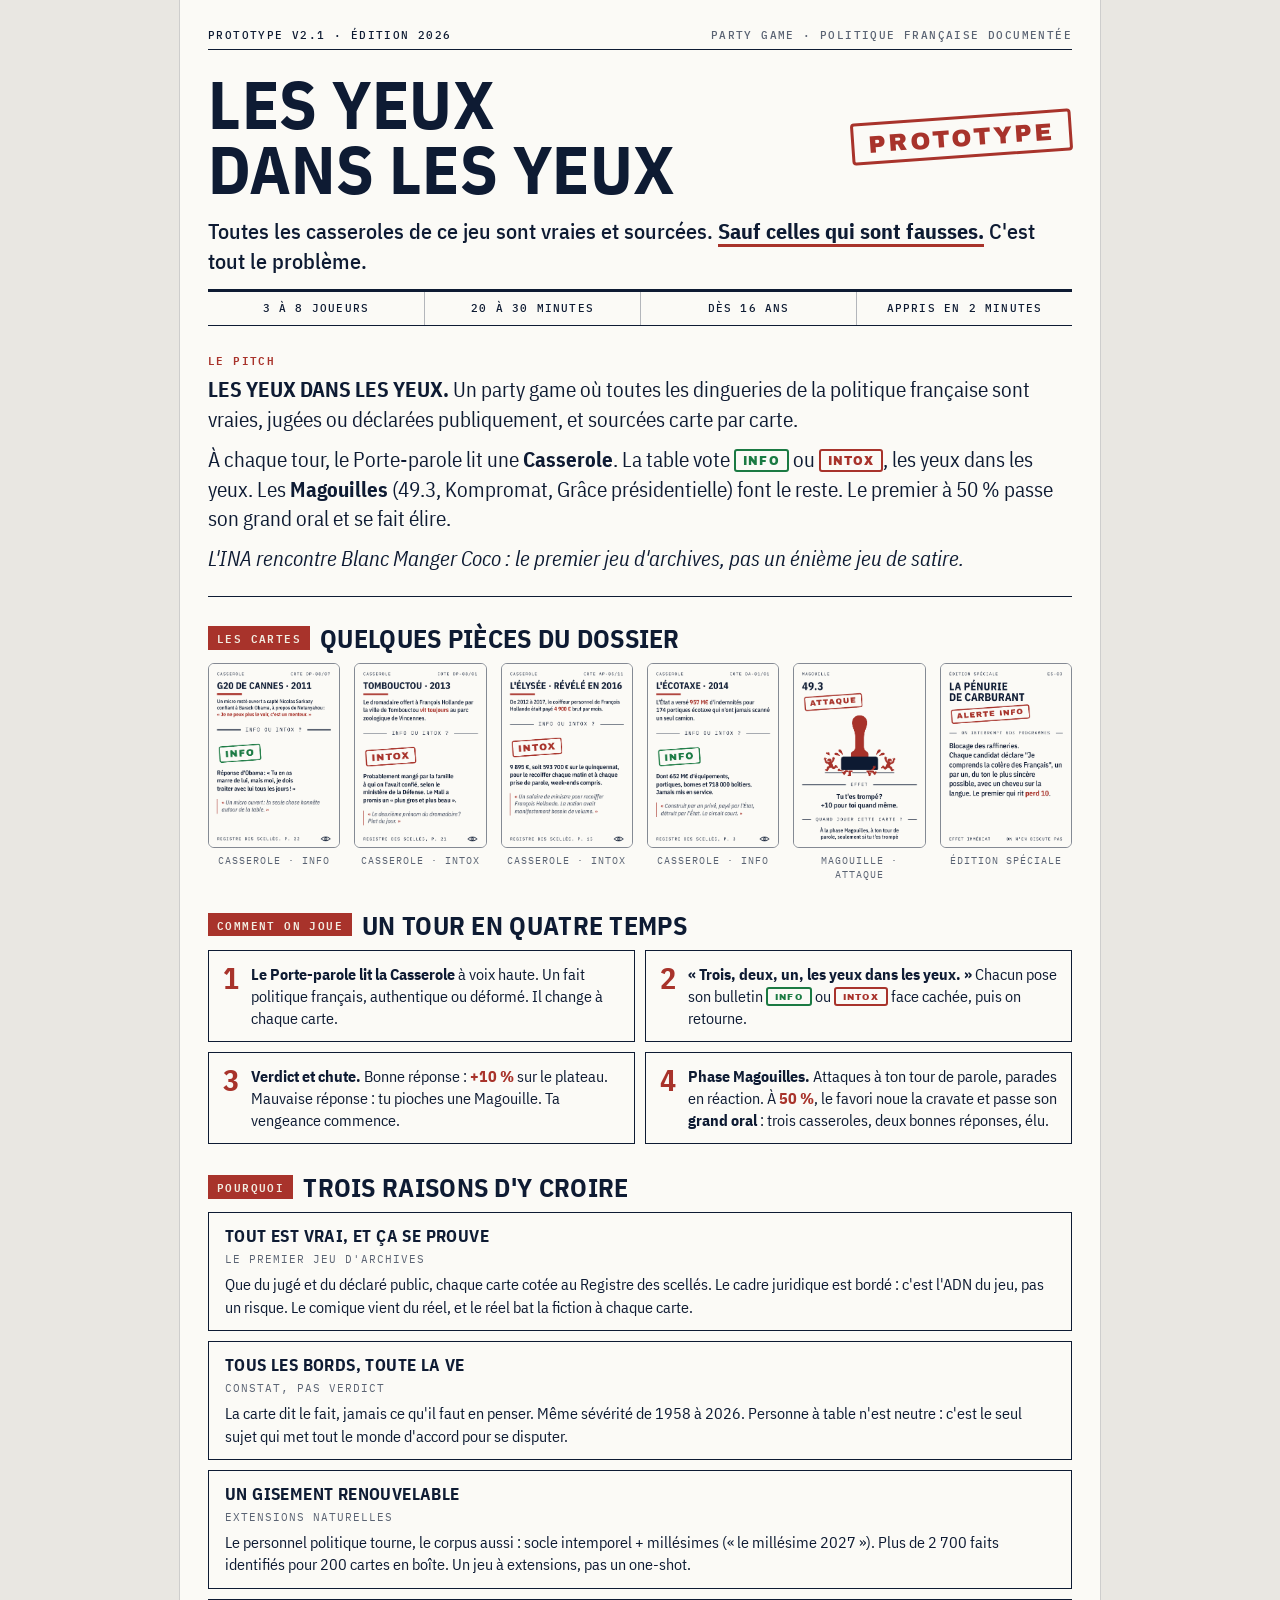
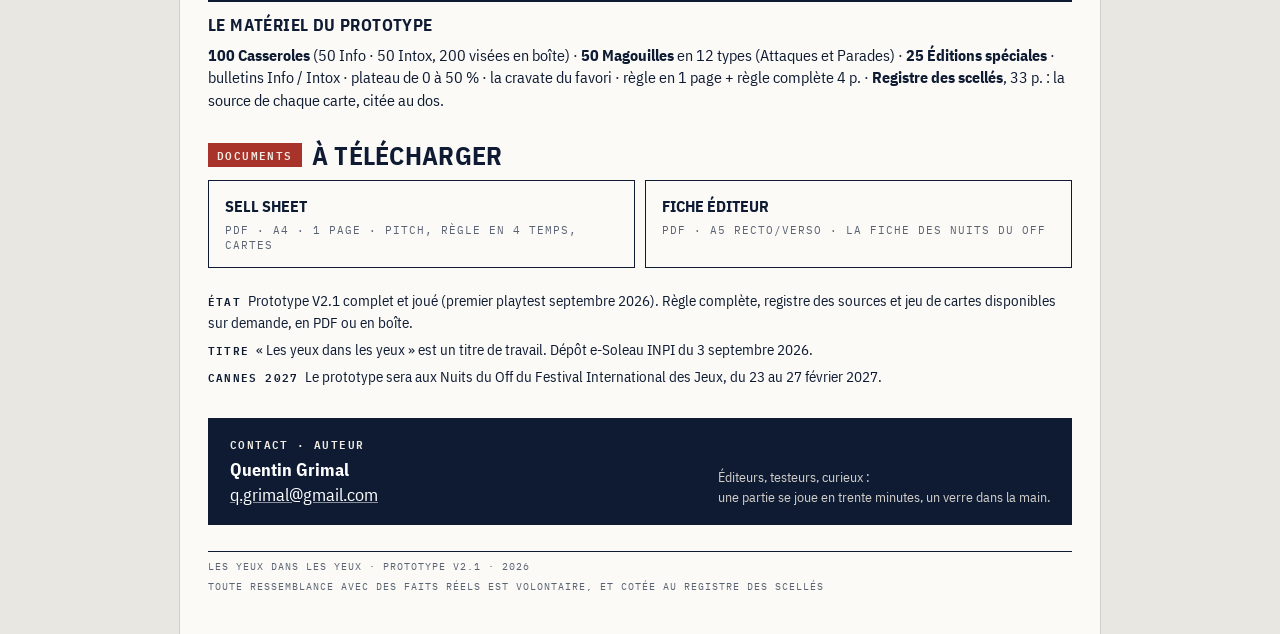
==== index.html @ d06857b4 "Page d'accueil du prototype Les yeux dans les yeux (DA fiche d'instruction, sell sheet et fiche A5) " ====
<!DOCTYPE html>
<html lang="fr">
<head>
<meta charset="UTF-8">
<meta name="viewport" content="width=device-width, initial-scale=1">
<title>Les yeux dans les yeux · Party game, politique française documentée · Prototype</title>
<meta name="description" content="Un party game où toutes les dingueries de la politique française sont vraies, jugées ou déclarées publiquement, et sourcées carte par carte. Prototype 2026, 3 à 8 joueurs, 20 à 30 minutes.">
<meta property="og:title" content="Les yeux dans les yeux · Prototype">
<meta property="og:description" content="Toutes les casseroles de ce jeu sont vraies et sourcées. Sauf celles qui sont fausses. C'est tout le problème.">
<meta property="og:image" content="https://lesyeuxdanslesyeux.info/cartes/cass_micro_cannes.png">
<meta property="og:url" content="https://lesyeuxdanslesyeux.info/">
<link rel="stylesheet" href="style.css">
</head>
<body>

<div class="tete">
  <span>Prototype V2.1 · Édition 2026</span>
  <span class="meta">Party game · Politique française documentée</span>
</div>
<div class="titre-row">
  <h1>Les yeux<br>dans les yeux</h1>
  <div class="tampon"><span>Prototype</span></div>
</div>
<div class="accroche">Toutes les casseroles de ce jeu sont vraies et sourcées. <u>Sauf celles qui sont fausses.</u> C'est tout le problème.</div>
<div class="strip"><div>3 à 8 joueurs</div><div>20 à 30 minutes</div><div>Dès 16 ans</div><div>Appris en 2 minutes</div></div>

<div class="pitch">
  <span class="kick">Le pitch</span>
  <p><b>LES YEUX DANS LES YEUX.</b> Un party game où toutes les dingueries de la politique française sont vraies, jugées ou déclarées publiquement, et sourcées carte par carte.</p>
  <p>À chaque tour, le Porte-parole lit une <b>Casserole</b>. La table vote <span class="pill ok">Info</span> ou <span class="pill ko">Intox</span>, les yeux dans les yeux. Les <b>Magouilles</b> (49.3, Kompromat, Grâce présidentielle) font le reste. Le premier à 50 % passe son grand oral et se fait élire.</p>
  <p class="iti">L'INA rencontre Blanc Manger Coco : le premier jeu d'archives, pas un énième jeu de satire.</p>
</div>

<section>
  <div class="art"><span class="no">Les cartes</span><h2>Quelques pièces du dossier</h2></div>
  <div class="cartes">
    <figure><img class="carte" src="cartes/cass_micro_cannes.png" alt="Casserole G20 de Cannes 2011, verdict Info"><div class="legende">Casserole · Info</div></figure>
    <figure><img class="carte" src="cartes/cass_dromadaire.png" alt="Casserole Tombouctou 2013, verdict Intox"><div class="legende">Casserole · Intox</div></figure>
    <figure><img class="carte" src="cartes/cass_coiffeur.png" alt="Casserole L'Élysée 2016, verdict Intox"><div class="legende">Casserole · Intox</div></figure>
    <figure><img class="carte" src="cartes/cass_ecotaxe.png" alt="Casserole L'écotaxe 2014, verdict Info"><div class="legende">Casserole · Info</div></figure>
    <figure><img class="carte" src="cartes/mag_493.png" alt="Magouille 49.3"><div class="legende">Magouille · Attaque</div></figure>
    <figure><img class="carte" src="cartes/es_penurie.png" alt="Édition spéciale La pénurie de carburant"><div class="legende">Édition spéciale</div></figure>
  </div>
</section>

<section>
  <div class="art"><span class="no">Comment on joue</span><h2>Un tour en quatre temps</h2></div>
  <div class="steps">
    <div class="step"><div class="n">1</div><div class="d"><b>Le Porte-parole lit la Casserole</b> à voix haute. Un fait politique français, authentique ou déformé. Il change à chaque carte.</div></div>
    <div class="step"><div class="n">2</div><div class="d"><b>« Trois, deux, un, les yeux dans les yeux. »</b> Chacun pose son bulletin <span class="pill ok">Info</span> ou <span class="pill ko">Intox</span> face cachée, puis on retourne.</div></div>
    <div class="step"><div class="n">3</div><div class="d"><b>Verdict et chute.</b> Bonne réponse : <b class="r">+10 %</b> sur le plateau. Mauvaise réponse : tu pioches une Magouille. Ta vengeance commence.</div></div>
    <div class="step"><div class="n">4</div><div class="d"><b>Phase Magouilles.</b> Attaques à ton tour de parole, parades en réaction. À <b class="r">50 %</b>, le favori noue la cravate et passe son <b>grand oral</b> : trois casseroles, deux bonnes réponses, élu.</div></div>
  </div>
</section>

<section>
  <div class="art"><span class="no">Pourquoi</span><h2>Trois raisons d'y croire</h2></div>
  <div class="compo"><div class="t">Tout est vrai, et ça se prouve <span class="s">Le premier jeu d'archives</span></div><div class="d">Que du jugé et du déclaré public, chaque carte cotée au Registre des scellés. Le cadre juridique est bordé : c'est l'ADN du jeu, pas un risque. Le comique vient du réel, et le réel bat la fiction à chaque carte.</div></div>
  <div class="compo"><div class="t">Tous les bords, toute la Ve <span class="s">Constat, pas verdict</span></div><div class="d">La carte dit le fait, jamais ce qu'il faut en penser. Même sévérité de 1958 à 2026. Personne à table n'est neutre : c'est le seul sujet qui met tout le monde d'accord pour se disputer.</div></div>
  <div class="compo"><div class="t">Un gisement renouvelable <span class="s">Extensions naturelles</span></div><div class="d">Le personnel politique tourne, le corpus aussi : socle intemporel + millésimes (« le millésime 2027 »). Plus de 2 700 faits identifiés pour 200 cartes en boîte. Un jeu à extensions, pas un one-shot.</div></div>
  <div class="materiel">
    <div class="t">Le matériel du prototype</div>
    <div class="d"><b>100 Casseroles</b> (50 Info · 50 Intox, 200 visées en boîte) · <b>50 Magouilles</b> en 12 types (Attaques et Parades) · <b>25 Éditions spéciales</b> · bulletins Info / Intox · plateau de 0 à 50 % · la cravate du favori · règle en 1 page + règle complète 4 p. · <b>Registre des scellés</b>, 33 p. : la source de chaque carte, citée au dos.</div>
  </div>
</section>

<section>
  <div class="art"><span class="no">Documents</span><h2>À télécharger</h2></div>
  <div class="docs">
    <a class="doc" href="SELL_SHEET_A4.pdf"><span class="t">Sell sheet</span><span class="s">PDF · A4 · 1 page · pitch, règle en 4 temps, cartes</span></a>
    <a class="doc" href="FICHE_A5.pdf"><span class="t">Fiche éditeur</span><span class="s">PDF · A5 recto/verso · la fiche des Nuits du Off</span></a>
  </div>
  <div class="etat">
    <p><span class="lab">État</span> Prototype V2.1 complet et joué (premier playtest septembre 2026). Règle complète, registre des sources et jeu de cartes disponibles sur demande, en PDF ou en boîte.</p>
    <p><span class="lab">Titre</span> « Les yeux dans les yeux » est un titre de travail. Dépôt e-Soleau INPI du 3 septembre 2026.</p>
    <p><span class="lab">Cannes 2027</span> Le prototype sera aux Nuits du Off du Festival International des Jeux, du 23 au 27 février 2027.</p>
  </div>
</section>

<div class="noirbox">
  <div><div class="t">Contact · Auteur</div><div class="d"><b>Quentin Grimal</b><br><a href="mailto:q.grimal@gmail.com">q.grimal@gmail.com</a></div></div>
  <div class="r">Éditeurs, testeurs, curieux :<br>une partie se joue en trente minutes, un verre dans la main.</div>
</div>

<div class="baseline"><span>Les yeux dans les yeux · Prototype V2.1 · 2026</span><span>Toute ressemblance avec des faits réels est volontaire, et cotée au Registre des scellés</span></div>

</body>
</html>
---- style.css ----
/* lesyeuxdanslesyeux.info · page d'accueil du prototype (18/09/2026)
   DA « fiche d'instruction » du jeu : papier blanc cassé, deux encres, Plex Sans Condensed / Plex Mono / Archivo Black,
   tampon au trait, mini-tampons INFO / INTOX, filets d'encre, boîte bleu nuit = l'antenne. */
@import url('https://fonts.googleapis.com/css2?family=IBM+Plex+Mono:wght@400;500;600&family=IBM+Plex+Sans+Condensed:ital,wght@0,400;0,500;0,600;0,700;1,400;1,500;1,600&family=Archivo+Black&display=swap');
* { margin:0; padding:0; box-sizing:border-box; }
:root { --papier:#FBFAF6; --encre:#0E1B33; --rouge:#A8332B; --vert:#1B7A43; --bleu:#5B84C4; --gris:#5A6373; --creme:#F2EDE2; }
html { background:#E9E7E2; }
body { font-family:'IBM Plex Sans Condensed', sans-serif; color:var(--encre); background:var(--papier); max-width:920px; margin:0 auto; padding:28px 28px 40px; font-size:17px; line-height:1.4; box-shadow:0 0 0 1px rgba(14,27,51,.12); }
b { font-weight:700; }
a { color:inherit; }
.iti { font-style:italic; }

.tete { display:flex; flex-wrap:wrap; gap:6px 16px; justify-content:space-between; font-family:'IBM Plex Mono',monospace; font-size:11px; font-weight:500; letter-spacing:1.4px; text-transform:uppercase; border-bottom:1px solid var(--encre); padding-bottom:6px; }
.tete .meta { color:var(--gris); }
.titre-row { display:flex; flex-wrap:wrap; align-items:center; justify-content:space-between; gap:12px 24px; margin:22px 0 14px; }
h1 { font-weight:700; font-size:clamp(38px, 8vw, 68px); line-height:.95; text-transform:uppercase; letter-spacing:.5px; }
.tampon { display:inline-block; border:3px solid var(--rouge); border-radius:4px; padding:7px 14px 5px; transform:rotate(-4deg); }
.tampon span { font-family:'Archivo Black',sans-serif; font-size:clamp(16px, 3vw, 24px); letter-spacing:3px; line-height:1; display:block; text-transform:uppercase; color:var(--rouge); white-space:nowrap; }
.accroche { font-size:clamp(18px, 2.6vw, 22px); font-weight:500; margin-bottom:12px; }
.accroche u { text-decoration-color:var(--rouge); text-decoration-thickness:3px; text-underline-offset:5px; font-weight:700; }
.strip { display:flex; flex-wrap:wrap; border-top:3px solid var(--encre); border-bottom:1px solid var(--encre); margin-bottom:26px; }
.strip div { flex:1 1 140px; font-family:'IBM Plex Mono',monospace; font-size:11px; font-weight:500; letter-spacing:1.2px; text-transform:uppercase; padding:9px 4px 8px; text-align:center; border-left:1px solid rgba(14,27,51,.3); }
.strip div:first-child { border-left:0; }

.kick { font-family:'IBM Plex Mono',monospace; font-size:11px; font-weight:600; letter-spacing:1.4px; text-transform:uppercase; color:var(--rouge); display:block; margin-bottom:8px; }
.pitch { font-size:clamp(18px, 2.4vw, 21px); line-height:1.42; border-bottom:1px solid var(--encre); padding-bottom:22px; margin-bottom:28px; }
.pitch p + p { margin-top:10px; }
.pill { display:inline-block; font-family:'Archivo Black',sans-serif; font-size:.55em; letter-spacing:1.2px; padding:2px 7px 1px; text-transform:uppercase; border:2px solid currentColor; border-radius:3px; vertical-align:2px; }
.pill.ok { color:var(--vert); } .pill.ko { color:var(--rouge); }

section { margin-bottom:30px; }
.art { display:flex; align-items:center; gap:10px; margin-bottom:12px; }
.art .no { background:var(--rouge); color:var(--creme); font-family:'IBM Plex Mono',monospace; font-size:10.5px; font-weight:600; letter-spacing:1.4px; padding:5px 9px 4px; text-transform:uppercase; white-space:nowrap; }
.art h2 { font-weight:700; font-size:clamp(20px, 3vw, 26px); letter-spacing:.3px; text-transform:uppercase; line-height:1; }

.steps { display:grid; grid-template-columns:1fr 1fr; gap:10px; }
.step { border:1.5px solid var(--encre); padding:12px 14px; display:flex; gap:12px; }
.step .n { font-weight:700; font-size:30px; line-height:1; color:var(--rouge); }
.step .d { font-size:16px; line-height:1.38; }
.step .d b.r { color:var(--rouge); }

.compo { border:1.5px solid var(--encre); padding:12px 16px; margin-bottom:10px; }
.compo .t { font-weight:700; text-transform:uppercase; letter-spacing:.4px; font-size:17px; }
.compo .t .s { display:block; font-family:'IBM Plex Mono',monospace; font-weight:400; font-size:11px; letter-spacing:1px; color:var(--gris); text-transform:uppercase; margin-top:3px; }
.compo .d { font-size:16px; line-height:1.4; margin-top:6px; }

.cartes { display:grid; grid-template-columns:repeat(auto-fit, minmax(130px, 1fr)); gap:14px; }
.cartes figure { text-align:center; }
.carte { display:block; width:100%; border:1px solid rgba(14,27,51,.5); border-radius:6px; }
.legende { font-family:'IBM Plex Mono',monospace; font-size:10px; letter-spacing:1px; text-transform:uppercase; color:var(--gris); margin-top:6px; }

.materiel { border-top:3px solid var(--encre); padding-top:12px; }
.materiel .t { font-weight:700; text-transform:uppercase; font-size:17px; letter-spacing:.4px; margin-bottom:6px; }
.materiel .d { font-size:16px; line-height:1.42; }

.docs { display:grid; grid-template-columns:repeat(auto-fit, minmax(240px, 1fr)); gap:10px; }
.doc { border:1.5px solid var(--encre); padding:14px 16px; text-decoration:none; display:block; }
.doc:hover { background:var(--creme); }
.doc .t { font-weight:700; text-transform:uppercase; font-size:16px; }
.doc .s { font-family:'IBM Plex Mono',monospace; font-size:11px; letter-spacing:1px; text-transform:uppercase; color:var(--gris); display:block; margin-top:4px; }

.noirbox { background:var(--encre); color:var(--creme); padding:18px 22px; display:flex; flex-wrap:wrap; justify-content:space-between; gap:14px 30px; align-items:flex-end; }
.noirbox .t { font-family:'IBM Plex Mono',monospace; font-size:11px; font-weight:600; letter-spacing:1.4px; text-transform:uppercase; margin-bottom:6px; }
.noirbox .d { font-size:18px; line-height:1.4; color:rgba(242,237,226,.92); }
.noirbox .d b { color:#FFFFFF; }
.noirbox .d a { color:#FFFFFF; text-decoration-color:rgba(255,255,255,.5); }
.noirbox .r { font-size:14px; line-height:1.4; color:rgba(242,237,226,.85); }

.etat { font-size:15px; line-height:1.42; color:var(--encre); margin-top:22px; }
.etat .lab { font-family:'IBM Plex Mono',monospace; font-size:10.5px; font-weight:600; letter-spacing:1.2px; text-transform:uppercase; margin-right:4px; }
.etat p + p { margin-top:6px; }
.baseline { display:flex; flex-wrap:wrap; justify-content:space-between; gap:6px 20px; border-top:1px solid var(--encre); margin-top:26px; padding-top:8px; font-family:'IBM Plex Mono',monospace; font-size:10px; letter-spacing:1px; text-transform:uppercase; color:var(--gris); }
@media (max-width:620px) { body { padding:18px 16px 30px; font-size:16px; } .steps { grid-template-columns:1fr; } .noirbox { display:block; } .noirbox .r { margin-top:12px; } }
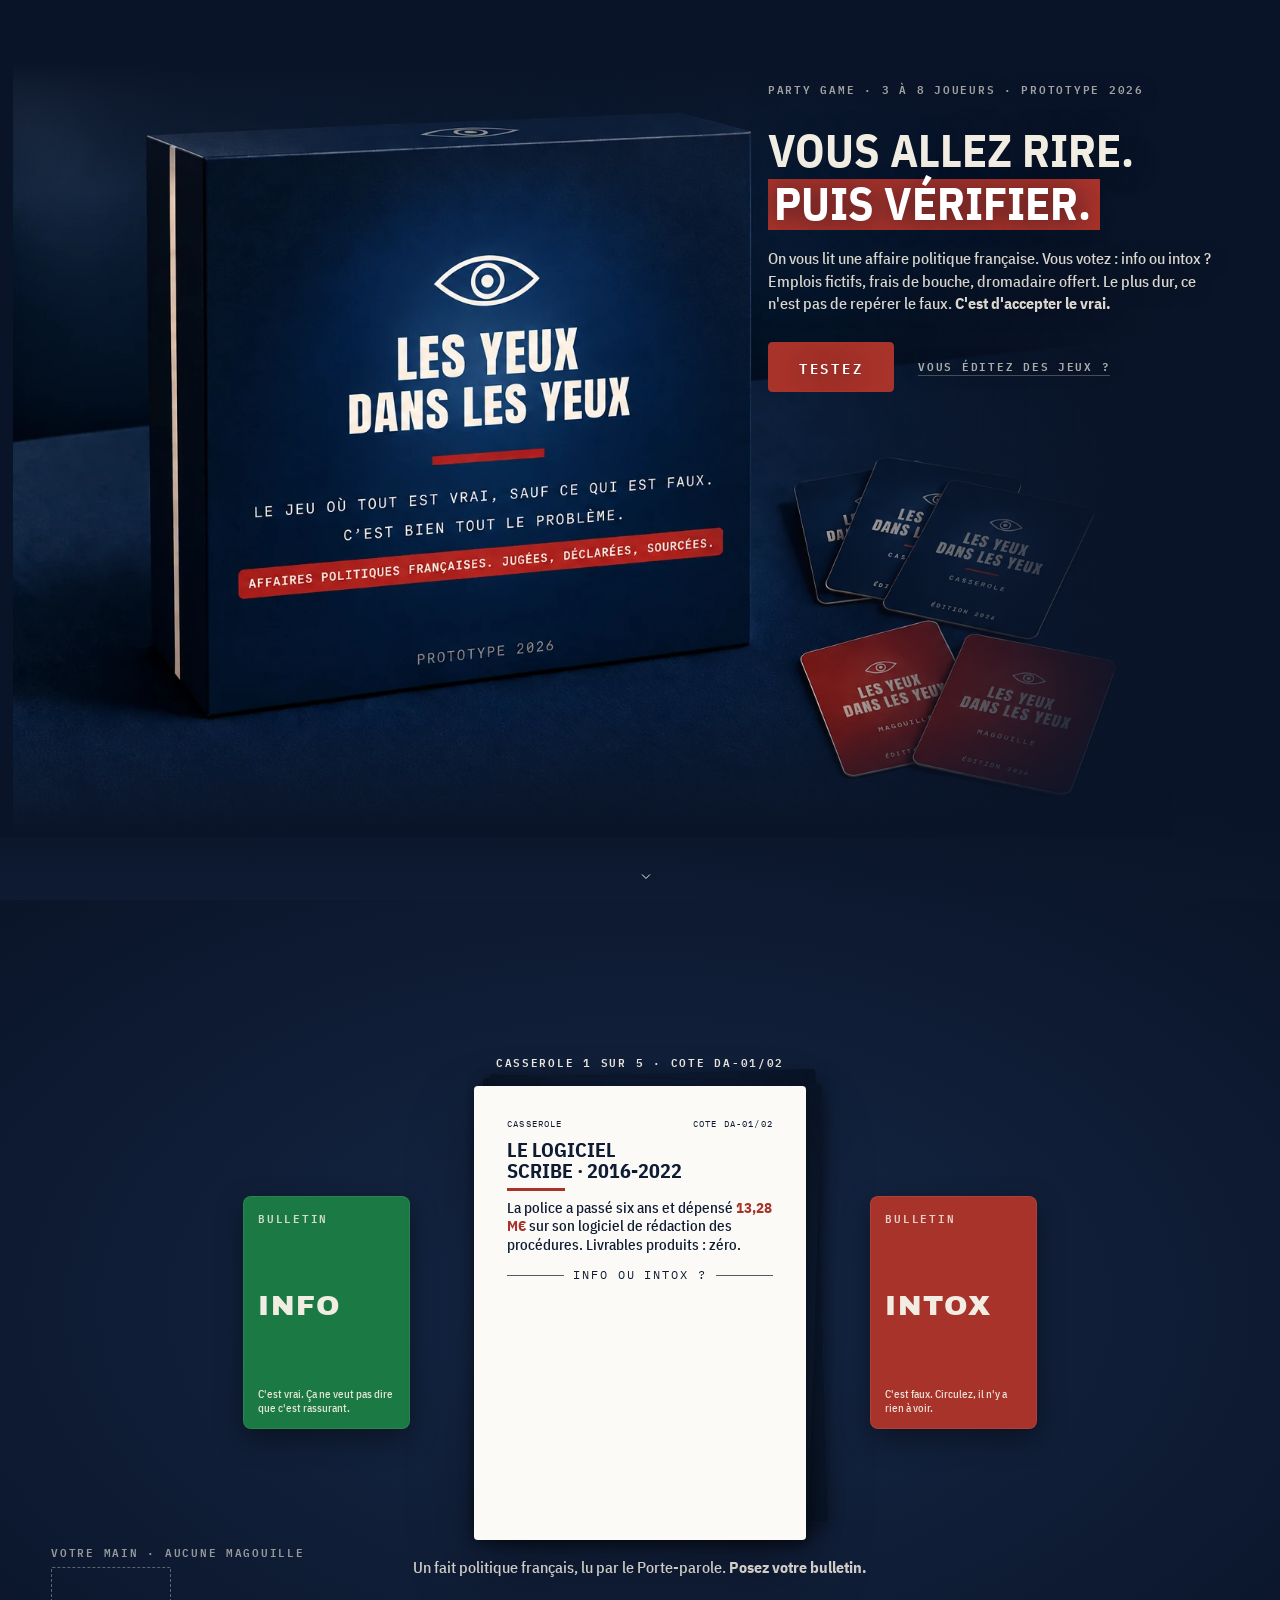
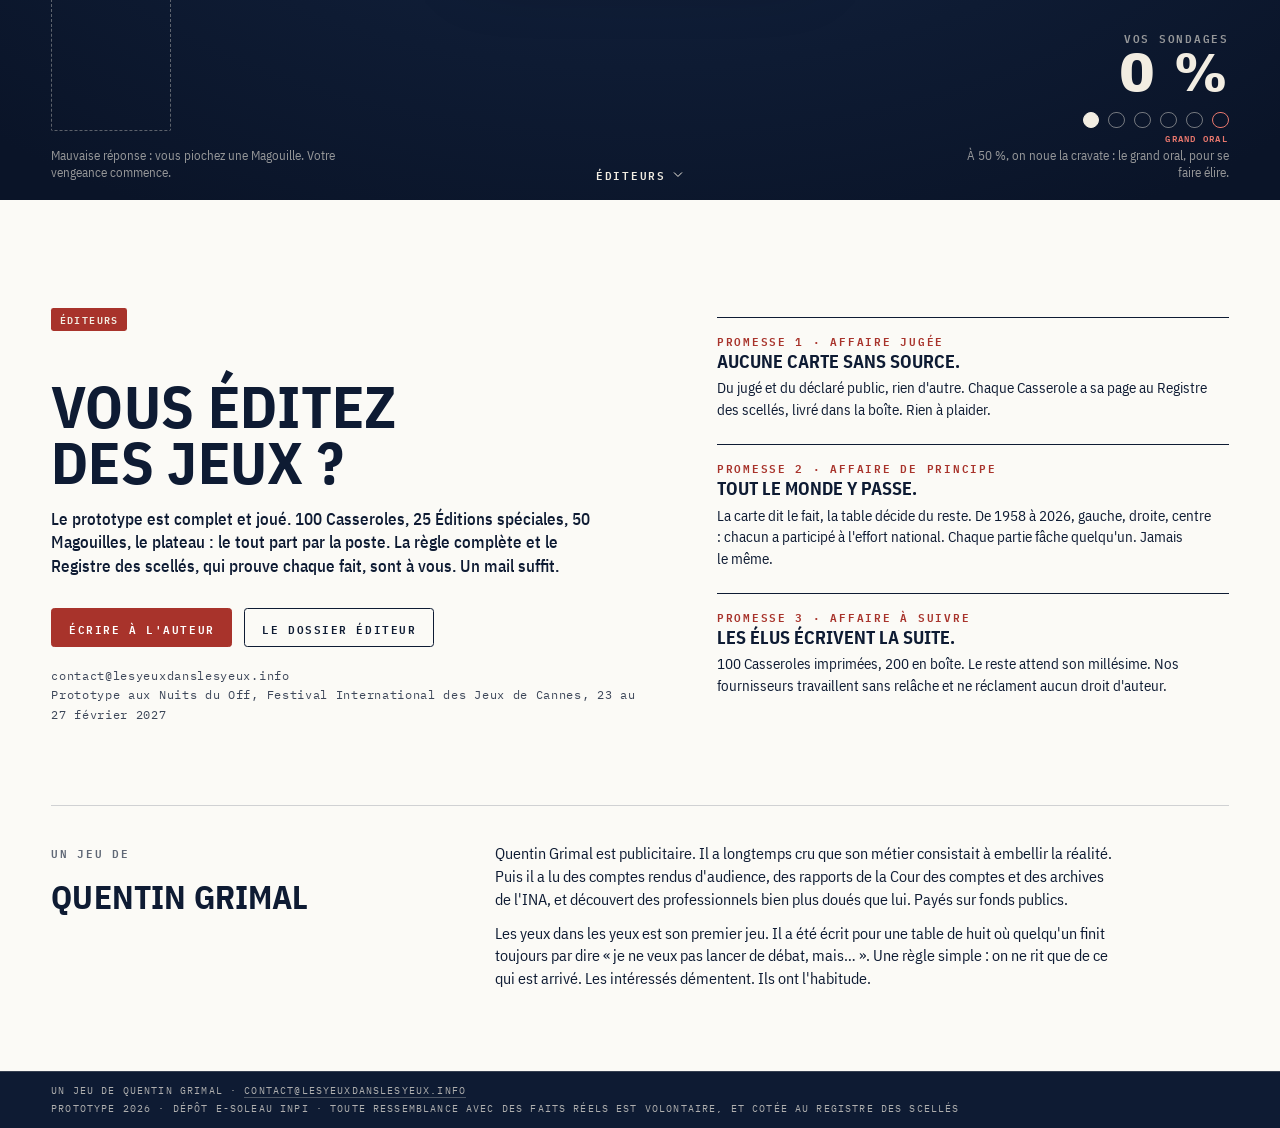
==== commit d414ef97: "Bascule à la racine : la V3 devient le site, flyer du 18/09 archivé, /v3 redirige vers /, /v2 reste " ====
--- a/index.html
+++ b/index.html
@@ -3,86 +3,140 @@
 <head>
 <meta charset="UTF-8">
 <meta name="viewport" content="width=device-width, initial-scale=1">
-<title>Les yeux dans les yeux · Party game, politique française documentée · Prototype</title>
-<meta name="description" content="Un party game où toutes les dingueries de la politique française sont vraies, jugées ou déclarées publiquement, et sourcées carte par carte. Prototype 2026, 3 à 8 joueurs, 20 à 30 minutes.">
-<meta property="og:title" content="Les yeux dans les yeux · Prototype">
-<meta property="og:description" content="Toutes les casseroles de ce jeu sont vraies et sourcées. Sauf celles qui sont fausses. C'est tout le problème.">
-<meta property="og:image" content="https://lesyeuxdanslesyeux.info/cartes/cass_micro_cannes.png">
+<title>Les yeux dans les yeux · Tout est vrai. Sauf ce qui est faux.</title>
+<meta name="description" content="Un party game où les dingueries de la politique française sont jugées ou déclarées publiquement, et sourcées carte par carte. Vraies, ou déformées. Cinq Casseroles à trancher : info ou intox ?">
+<meta property="og:title" content="Les yeux dans les yeux">
+<meta property="og:description" content="Tout est vrai. Sauf ce qui est faux. C'est bien tout le problème. Cinq Casseroles à trancher.">
+<meta property="og:image" content="https://lesyeuxdanslesyeux.info/assets/og_boite.png">
 <meta property="og:url" content="https://lesyeuxdanslesyeux.info/">
+<meta name="theme-color" content="#0E1B33">
+<script>
+/* Aiguillage : une seule URL, deux versions. Doigt ou écran étroit = version mobile (V2 pour l'instant), souris = la table. */
+(function(){
+  var mobile = window.matchMedia('(pointer:coarse)').matches || window.innerWidth < 900;
+  if (mobile && !/(^|[?&])force=desktop\b/.test(location.search)) location.replace('v2/' + location.hash);
+})();
+</script>
 <link rel="stylesheet" href="style.css">
 </head>
-<body>
+<body class="arrivee">
 
-<div class="tete">
-  <span>Prototype V2.1 · Édition 2026</span>
-  <span class="meta">Party game · Politique française documentée</span>
-</div>
-<div class="titre-row">
-  <h1>Les yeux<br>dans les yeux</h1>
-  <div class="tampon"><span>Prototype</span></div>
-</div>
-<div class="accroche">Toutes les casseroles de ce jeu sont vraies et sourcées. <u>Sauf celles qui sont fausses.</u> C'est tout le problème.</div>
-<div class="strip"><div>3 à 8 joueurs</div><div>20 à 30 minutes</div><div>Dès 16 ans</div><div>Appris en 2 minutes</div></div>
+<!-- ÉCRAN 0 · LA BOÎTE -->
+<section class="hero" id="haut">
+  <img class="hero-img" src="assets/boite_mockup.webp" alt="La boîte du prototype Les yeux dans les yeux, avec des cartes Casserole et Magouille face cachée">
+  <div class="hero-voile" aria-hidden="true"></div>
+  <div class="hero-txt in" style="--d:120ms">
+    <p class="kick">Party game · 3 à 8 joueurs · Prototype 2026</p>
+    <h1>Vous allez rire.<br><span class="chute">Puis vérifier.</span></h1>
+    <p class="lede">On vous lit une affaire politique française. Vous votez : info ou intox ? Emplois fictifs, frais de bouche, dromadaire offert. Le plus dur, ce n'est pas de repérer le faux. <b>C'est d'accepter le vrai.</b></p>
+    <div class="actions">
+      <a class="btn plein grand" href="#table">Testez</a>
+      <a class="lien kick" href="#editeurs">Vous éditez des jeux ?</a>
+    </div>
+  </div>
+  <a class="cue kick hero-cue in" style="--d:600ms" href="#table" aria-label="Descendre vers la table"><svg viewBox="0 0 24 24" fill="none" stroke="currentColor" stroke-width="2" aria-hidden="true"><path d="M4 9l8 8 8-8"/></svg></a>
+</section>
 
-<div class="pitch">
-  <span class="kick">Le pitch</span>
-  <p><b>LES YEUX DANS LES YEUX.</b> Un party game où toutes les dingueries de la politique française sont vraies, jugées ou déclarées publiquement, et sourcées carte par carte.</p>
-  <p>À chaque tour, le Porte-parole lit une <b>Casserole</b>. La table vote <span class="pill ok">Info</span> ou <span class="pill ko">Intox</span>, les yeux dans les yeux. Les <b>Magouilles</b> (49.3, Kompromat, Grâce présidentielle) font le reste. Le premier à 50 % passe son grand oral et se fait élire.</p>
-  <p class="iti">L'INA rencontre Blanc Manger Coco : le premier jeu d'archives, pas un énième jeu de satire.</p>
-</div>
+<!-- ÉCRAN 1 · LA TABLE -->
+<section class="table" id="table">
 
-<section>
-  <div class="art"><span class="no">Les cartes</span><h2>Quelques pièces du dossier</h2></div>
-  <div class="cartes">
-    <figure><img class="carte" src="cartes/cass_micro_cannes.png" alt="Casserole G20 de Cannes 2011, verdict Info"><div class="legende">Casserole · Info</div></figure>
-    <figure><img class="carte" src="cartes/cass_dromadaire.png" alt="Casserole Tombouctou 2013, verdict Intox"><div class="legende">Casserole · Intox</div></figure>
-    <figure><img class="carte" src="cartes/cass_coiffeur.png" alt="Casserole L'Élysée 2016, verdict Intox"><div class="legende">Casserole · Intox</div></figure>
-    <figure><img class="carte" src="cartes/cass_ecotaxe.png" alt="Casserole L'écotaxe 2014, verdict Info"><div class="legende">Casserole · Info</div></figure>
-    <figure><img class="carte" src="cartes/mag_493.png" alt="Magouille 49.3"><div class="legende">Magouille · Attaque</div></figure>
-    <figure><img class="carte" src="cartes/es_penurie.png" alt="Édition spéciale La pénurie de carburant"><div class="legende">Édition spéciale</div></figure>
+  <div class="jeu" id="jeu">
+    <p class="compteur kick in" style="--d:120ms" id="compteur">Casserole 1 sur 5</p>
+
+    <div class="scene">
+      <button class="bul info in" style="--d:260ms" id="bul-info" data-v="0" aria-label="Voter Info">
+        <span class="k kick">Bulletin</span>
+        <span class="mot">Info</span>
+        <span class="ph">C'est vrai. Ça ne veut pas dire que c'est rassurant.</span>
+      </button>
+
+      <div class="paquet in" style="--d:160ms">
+        <div class="dos d2" id="dos2"></div>
+        <div class="dos d1" id="dos1"></div>
+        <div class="slot" id="slot"></div>
+      </div>
+
+      <button class="bul intox in" style="--d:320ms" id="bul-intox" data-v="1" aria-label="Voter Intox">
+        <span class="k kick">Bulletin</span>
+        <span class="mot">Intox</span>
+        <span class="ph">C'est faux. Circulez, il n'y a rien à voir.</span>
+      </button>
+    </div>
+
+    <div class="sous in" style="--d:400ms" id="sous">
+      <p class="consigne" id="consigne">Un fait politique français, lu par le Porte-parole. <b>Posez votre bulletin.</b></p>
+      <p class="verdict" id="verdict" aria-live="polite"></p>
+      <button class="suite" id="suite">Casserole suivante <svg viewBox="0 0 24 24" fill="none" stroke="currentColor" stroke-width="2" aria-hidden="true"><path d="M9 4l8 8-8 8"/></svg></button>
+    </div>
+  </div>
+
+  <!-- Le bilan prend la place du jeu -->
+  <div class="bilan" id="bilan" aria-hidden="true">
+    <h1 class="promesse">Vous avez douté.<br><span class="faux">Eux, jamais.</span></h1>
+    <p class="final"><span class="k kick">Vos sondages</span><span class="n" id="final-pct">30 %</span></p>
+    <p class="phrase" id="phrase"></p>
+    <p class="reste">Il en reste quatre-vingt-quinze dans la boîte. Chacune est vraie, ou déformée. Chacune est cotée au Registre des scellés.</p>
+    <div class="actions">
+      <a class="btn plein" href="#editeurs">Vous éditez des jeux ?</a>
+      <a class="btn" href="mailto:contact@lesyeuxdanslesyeux.info?subject=Proposition%20de%20jeu%20%C2%B7%20Les%20yeux%20dans%20les%20yeux">Écrire à l'auteur</a>
+    </div>
+  </div>
+
+  <!-- Votre main : vide au départ, une Magouille arrive à chaque erreur -->
+  <aside class="main-joueur in" style="--d:520ms" aria-label="Votre main">
+    <p class="kick" id="main-etiq">Votre main · Aucune Magouille</p>
+    <div class="fan" id="fan"><div class="vide" aria-hidden="true"></div></div>
+    <p class="legende" id="main-legende">Mauvaise réponse : vous piochez une Magouille. Votre vengeance commence.</p>
+  </aside>
+
+  <!-- Vos sondages : +10 par bonne réponse, grand oral à 50 -->
+  <aside class="sondages in" style="--d:600ms" aria-label="Vos sondages">
+    <p class="kick">Vos sondages</p>
+    <p class="pct"><span id="pct">0</span> %</p>
+    <div class="piste" id="piste" aria-hidden="true">
+      <span class="pt on" data-v="0"></span><span class="pt" data-v="10"></span><span class="pt" data-v="20"></span><span class="pt" data-v="30"></span><span class="pt" data-v="40"></span><span class="pt oral" data-v="50"></span>
+    </div>
+    <p class="legende">À 50 %, on noue la cravate : le grand oral, pour se faire élire.</p>
+  </aside>
+
+  <a class="cue kick in" style="--d:700ms" href="#editeurs">Éditeurs <svg viewBox="0 0 24 24" fill="none" stroke="currentColor" stroke-width="2" aria-hidden="true"><path d="M4 9l8 8 8-8"/></svg></a>
+</section>
+
+<!-- ÉCRAN 2 · ÉDITEURS -->
+<section class="edit papier" id="editeurs">
+  <div class="col">
+    <div class="g">
+      <span class="chip">Éditeurs</span>
+      <h2>Vous éditez des jeux ?</h2>
+      <p class="lede">Le prototype est complet et joué. 100 Casseroles, 25 Éditions spéciales, 50 Magouilles, le plateau : le tout part par la poste. La règle complète et le Registre des scellés, qui prouve chaque fait, sont à vous. Un mail suffit.</p>
+      <div class="actions">
+        <a class="btn plein" href="mailto:contact@lesyeuxdanslesyeux.info?subject=Proposition%20de%20jeu%20%C2%B7%20Les%20yeux%20dans%20les%20yeux">Écrire à l'auteur</a>
+        <a class="btn" href="editeurs.html">Le dossier éditeur</a>
+      </div>
+      <p class="mail">contact@lesyeuxdanslesyeux.info<br>Prototype aux Nuits du Off, Festival International des Jeux de Cannes, 23 au 27 février 2027</p>
+    </div>
+    <div class="raisons">
+      <div class="r"><span class="k kick">Promesse 1 · Affaire jugée</span><h3>Aucune carte sans source.</h3><p>Du jugé et du déclaré public, rien d'autre. Chaque Casserole a sa page au Registre des scellés, livré dans la boîte. Rien à plaider.</p></div>
+      <div class="r"><span class="k kick">Promesse 2 · Affaire de principe</span><h3>Tout le monde y passe.</h3><p>La carte dit le fait, la table décide du reste. De 1958 à 2026, gauche, droite, centre : chacun a participé à l'effort national. Chaque partie fâche quelqu'un. Jamais le même.</p></div>
+      <div class="r"><span class="k kick">Promesse 3 · Affaire à suivre</span><h3>Les élus écrivent la suite.</h3><p>100 Casseroles imprimées, 200 en boîte. Le reste attend son millésime. Nos fournisseurs travaillent sans relâche et ne réclament aucun droit d'auteur.</p></div>
+    </div>
+  </div>
+
+  <div class="col auteur">
+    <div><span class="kick">Un jeu de</span><h2 class="nom">Quentin Grimal</h2></div>
+    <div>
+      <p>Quentin Grimal est publicitaire. Il a longtemps cru que son métier consistait à embellir la réalité. Puis il a lu des comptes rendus d'audience, des rapports de la Cour des comptes et des archives de l'INA, et découvert des professionnels bien plus doués que lui. Payés sur fonds publics.</p>
+      <p>Les yeux dans les yeux est son premier jeu. Il a été écrit pour une table de huit où quelqu'un finit toujours par dire « je ne veux pas lancer de débat, mais… ». Une règle simple : on ne rit que de ce qui est arrivé. Les intéressés démentent. Ils ont l'habitude.</p>
+    </div>
   </div>
 </section>
 
-<section>
-  <div class="art"><span class="no">Comment on joue</span><h2>Un tour en quatre temps</h2></div>
-  <div class="steps">
-    <div class="step"><div class="n">1</div><div class="d"><b>Le Porte-parole lit la Casserole</b> à voix haute. Un fait politique français, authentique ou déformé. Il change à chaque carte.</div></div>
-    <div class="step"><div class="n">2</div><div class="d"><b>« Trois, deux, un, les yeux dans les yeux. »</b> Chacun pose son bulletin <span class="pill ok">Info</span> ou <span class="pill ko">Intox</span> face cachée, puis on retourne.</div></div>
-    <div class="step"><div class="n">3</div><div class="d"><b>Verdict et chute.</b> Bonne réponse : <b class="r">+10 %</b> sur le plateau. Mauvaise réponse : tu pioches une Magouille. Ta vengeance commence.</div></div>
-    <div class="step"><div class="n">4</div><div class="d"><b>Phase Magouilles.</b> Attaques à ton tour de parole, parades en réaction. À <b class="r">50 %</b>, le favori noue la cravate et passe son <b>grand oral</b> : trois casseroles, deux bonnes réponses, élu.</div></div>
-  </div>
-</section>
+<footer class="nuit">
+  <span>Un jeu de Quentin Grimal · <a href="mailto:contact@lesyeuxdanslesyeux.info">contact@lesyeuxdanslesyeux.info</a></span>
+  <span>Prototype 2026 · Dépôt e-Soleau INPI · Toute ressemblance avec des faits réels est volontaire, et cotée au Registre des scellés</span>
+</footer>
 
-<section>
-  <div class="art"><span class="no">Pourquoi</span><h2>Trois raisons d'y croire</h2></div>
-  <div class="compo"><div class="t">Tout est vrai, et ça se prouve <span class="s">Le premier jeu d'archives</span></div><div class="d">Que du jugé et du déclaré public, chaque carte cotée au Registre des scellés. Le cadre juridique est bordé : c'est l'ADN du jeu, pas un risque. Le comique vient du réel, et le réel bat la fiction à chaque carte.</div></div>
-  <div class="compo"><div class="t">Tous les bords, toute la Ve <span class="s">Constat, pas verdict</span></div><div class="d">La carte dit le fait, jamais ce qu'il faut en penser. Même sévérité de 1958 à 2026. Personne à table n'est neutre : c'est le seul sujet qui met tout le monde d'accord pour se disputer.</div></div>
-  <div class="compo"><div class="t">Un gisement renouvelable <span class="s">Extensions naturelles</span></div><div class="d">Le personnel politique tourne, le corpus aussi : socle intemporel + millésimes (« le millésime 2027 »). Plus de 2 700 faits identifiés pour 200 cartes en boîte. Un jeu à extensions, pas un one-shot.</div></div>
-  <div class="materiel">
-    <div class="t">Le matériel du prototype</div>
-    <div class="d"><b>100 Casseroles</b> (50 Info · 50 Intox, 200 visées en boîte) · <b>50 Magouilles</b> en 12 types (Attaques et Parades) · <b>25 Éditions spéciales</b> · bulletins Info / Intox · plateau de 0 à 50 % · la cravate du favori · règle en 1 page + règle complète 4 p. · <b>Registre des scellés</b>, 33 p. : la source de chaque carte, citée au dos.</div>
-  </div>
-</section>
-
-<section>
-  <div class="art"><span class="no">Documents</span><h2>À télécharger</h2></div>
-  <div class="docs">
-    <a class="doc" href="SELL_SHEET_A4.pdf"><span class="t">Sell sheet</span><span class="s">PDF · A4 · 1 page · pitch, règle en 4 temps, cartes</span></a>
-    <a class="doc" href="FICHE_A5.pdf"><span class="t">Fiche éditeur</span><span class="s">PDF · A5 recto/verso · la fiche des Nuits du Off</span></a>
-  </div>
-  <div class="etat">
-    <p><span class="lab">État</span> Prototype V2.1 complet et joué (premier playtest septembre 2026). Règle complète, registre des sources et jeu de cartes disponibles sur demande, en PDF ou en boîte.</p>
-    <p><span class="lab">Titre</span> « Les yeux dans les yeux » est un titre de travail. Dépôt e-Soleau INPI du 3 septembre 2026.</p>
-    <p><span class="lab">Cannes 2027</span> Le prototype sera aux Nuits du Off du Festival International des Jeux, du 23 au 27 février 2027.</p>
-  </div>
-</section>
-
-<div class="noirbox">
-  <div><div class="t">Contact · Auteur</div><div class="d"><b>Quentin Grimal</b><br><a href="mailto:q.grimal@gmail.com">q.grimal@gmail.com</a></div></div>
-  <div class="r">Éditeurs, testeurs, curieux :<br>une partie se joue en trente minutes, un verre dans la main.</div>
-</div>
-
-<div class="baseline"><span>Les yeux dans les yeux · Prototype V2.1 · 2026</span><span>Toute ressemblance avec des faits réels est volontaire, et cotée au Registre des scellés</span></div>
-
+<script src="v2/cartes.js"></script>
+<script src="table.js"></script>
 </body>
 </html>
--- a/style.css
+++ b/style.css
@@ -1,73 +1,264 @@
-/* lesyeuxdanslesyeux.info · page d'accueil du prototype (18/09/2026)
-   DA « fiche d'instruction » du jeu : papier blanc cassé, deux encres, Plex Sans Condensed / Plex Mono / Archivo Black,
-   tampon au trait, mini-tampons INFO / INTOX, filets d'encre, boîte bleu nuit = l'antenne. */
+/* LES YEUX DANS LES YEUX · site vitrine V3 DESKTOP · « La table », version simplifiée (revue de Quentin du 21/09/2026)
+   Écran 1 : la table, une Casserole en grand, deux bulletins, deux Magouilles en main. Écran 2 : éditeurs, auteur.
+   Animations sobres : rien ne vole, tout se pose. Version mobile séparée (aiguillage dans index.html). */
 @import url('https://fonts.googleapis.com/css2?family=IBM+Plex+Mono:wght@400;500;600&family=IBM+Plex+Sans+Condensed:ital,wght@0,400;0,500;0,600;0,700;1,400;1,500;1,600&family=Archivo+Black&display=swap');
-* { margin:0; padding:0; box-sizing:border-box; }
-:root { --papier:#FBFAF6; --encre:#0E1B33; --rouge:#A8332B; --vert:#1B7A43; --bleu:#5B84C4; --gris:#5A6373; --creme:#F2EDE2; }
-html { background:#E9E7E2; }
-body { font-family:'IBM Plex Sans Condensed', sans-serif; color:var(--encre); background:var(--papier); max-width:920px; margin:0 auto; padding:28px 28px 40px; font-size:17px; line-height:1.4; box-shadow:0 0 0 1px rgba(14,27,51,.12); }
-b { font-weight:700; }
-a { color:inherit; }
-.iti { font-style:italic; }
-
-.tete { display:flex; flex-wrap:wrap; gap:6px 16px; justify-content:space-between; font-family:'IBM Plex Mono',monospace; font-size:11px; font-weight:500; letter-spacing:1.4px; text-transform:uppercase; border-bottom:1px solid var(--encre); padding-bottom:6px; }
-.tete .meta { color:var(--gris); }
-.titre-row { display:flex; flex-wrap:wrap; align-items:center; justify-content:space-between; gap:12px 24px; margin:22px 0 14px; }
-h1 { font-weight:700; font-size:clamp(38px, 8vw, 68px); line-height:.95; text-transform:uppercase; letter-spacing:.5px; }
-.tampon { display:inline-block; border:3px solid var(--rouge); border-radius:4px; padding:7px 14px 5px; transform:rotate(-4deg); }
-.tampon span { font-family:'Archivo Black',sans-serif; font-size:clamp(16px, 3vw, 24px); letter-spacing:3px; line-height:1; display:block; text-transform:uppercase; color:var(--rouge); white-space:nowrap; }
-.accroche { font-size:clamp(18px, 2.6vw, 22px); font-weight:500; margin-bottom:12px; }
-.accroche u { text-decoration-color:var(--rouge); text-decoration-thickness:3px; text-underline-offset:5px; font-weight:700; }
-.strip { display:flex; flex-wrap:wrap; border-top:3px solid var(--encre); border-bottom:1px solid var(--encre); margin-bottom:26px; }
-.strip div { flex:1 1 140px; font-family:'IBM Plex Mono',monospace; font-size:11px; font-weight:500; letter-spacing:1.2px; text-transform:uppercase; padding:9px 4px 8px; text-align:center; border-left:1px solid rgba(14,27,51,.3); }
-.strip div:first-child { border-left:0; }
-
-.kick { font-family:'IBM Plex Mono',monospace; font-size:11px; font-weight:600; letter-spacing:1.4px; text-transform:uppercase; color:var(--rouge); display:block; margin-bottom:8px; }
-.pitch { font-size:clamp(18px, 2.4vw, 21px); line-height:1.42; border-bottom:1px solid var(--encre); padding-bottom:22px; margin-bottom:28px; }
-.pitch p + p { margin-top:10px; }
-.pill { display:inline-block; font-family:'Archivo Black',sans-serif; font-size:.55em; letter-spacing:1.2px; padding:2px 7px 1px; text-transform:uppercase; border:2px solid currentColor; border-radius:3px; vertical-align:2px; }
-.pill.ok { color:var(--vert); } .pill.ko { color:var(--rouge); }
-
-section { margin-bottom:30px; }
-.art { display:flex; align-items:center; gap:10px; margin-bottom:12px; }
-.art .no { background:var(--rouge); color:var(--creme); font-family:'IBM Plex Mono',monospace; font-size:10.5px; font-weight:600; letter-spacing:1.4px; padding:5px 9px 4px; text-transform:uppercase; white-space:nowrap; }
-.art h2 { font-weight:700; font-size:clamp(20px, 3vw, 26px); letter-spacing:.3px; text-transform:uppercase; line-height:1; }
-
-.steps { display:grid; grid-template-columns:1fr 1fr; gap:10px; }
-.step { border:1.5px solid var(--encre); padding:12px 14px; display:flex; gap:12px; }
-.step .n { font-weight:700; font-size:30px; line-height:1; color:var(--rouge); }
-.step .d { font-size:16px; line-height:1.38; }
-.step .d b.r { color:var(--rouge); }
-
-.compo { border:1.5px solid var(--encre); padding:12px 16px; margin-bottom:10px; }
-.compo .t { font-weight:700; text-transform:uppercase; letter-spacing:.4px; font-size:17px; }
-.compo .t .s { display:block; font-family:'IBM Plex Mono',monospace; font-weight:400; font-size:11px; letter-spacing:1px; color:var(--gris); text-transform:uppercase; margin-top:3px; }
-.compo .d { font-size:16px; line-height:1.4; margin-top:6px; }
-
-.cartes { display:grid; grid-template-columns:repeat(auto-fit, minmax(130px, 1fr)); gap:14px; }
-.cartes figure { text-align:center; }
-.carte { display:block; width:100%; border:1px solid rgba(14,27,51,.5); border-radius:6px; }
-.legende { font-family:'IBM Plex Mono',monospace; font-size:10px; letter-spacing:1px; text-transform:uppercase; color:var(--gris); margin-top:6px; }
-
-.materiel { border-top:3px solid var(--encre); padding-top:12px; }
-.materiel .t { font-weight:700; text-transform:uppercase; font-size:17px; letter-spacing:.4px; margin-bottom:6px; }
-.materiel .d { font-size:16px; line-height:1.42; }
-
-.docs { display:grid; grid-template-columns:repeat(auto-fit, minmax(240px, 1fr)); gap:10px; }
-.doc { border:1.5px solid var(--encre); padding:14px 16px; text-decoration:none; display:block; }
-.doc:hover { background:var(--creme); }
-.doc .t { font-weight:700; text-transform:uppercase; font-size:16px; }
-.doc .s { font-family:'IBM Plex Mono',monospace; font-size:11px; letter-spacing:1px; text-transform:uppercase; color:var(--gris); display:block; margin-top:4px; }
-
-.noirbox { background:var(--encre); color:var(--creme); padding:18px 22px; display:flex; flex-wrap:wrap; justify-content:space-between; gap:14px 30px; align-items:flex-end; }
-.noirbox .t { font-family:'IBM Plex Mono',monospace; font-size:11px; font-weight:600; letter-spacing:1.4px; text-transform:uppercase; margin-bottom:6px; }
-.noirbox .d { font-size:18px; line-height:1.4; color:rgba(242,237,226,.92); }
-.noirbox .d b { color:#FFFFFF; }
-.noirbox .d a { color:#FFFFFF; text-decoration-color:rgba(255,255,255,.5); }
-.noirbox .r { font-size:14px; line-height:1.4; color:rgba(242,237,226,.85); }
-
-.etat { font-size:15px; line-height:1.42; color:var(--encre); margin-top:22px; }
-.etat .lab { font-family:'IBM Plex Mono',monospace; font-size:10.5px; font-weight:600; letter-spacing:1.2px; text-transform:uppercase; margin-right:4px; }
-.etat p + p { margin-top:6px; }
-.baseline { display:flex; flex-wrap:wrap; justify-content:space-between; gap:6px 20px; border-top:1px solid var(--encre); margin-top:26px; padding-top:8px; font-family:'IBM Plex Mono',monospace; font-size:10px; letter-spacing:1px; text-transform:uppercase; color:var(--gris); }
-@media (max-width:620px) { body { padding:18px 16px 30px; font-size:16px; } .steps { grid-template-columns:1fr; } .noirbox { display:block; } .noirbox .r { margin-top:12px; } }
+
+:root{
+  --papier:#FBFAF6; --encre:#0E1B33; --navy:#0E1B33; --navy2:#081222; --rouge:#A8332B; --vert:#1B7A43;
+  --gris:#5A6373; --creme:#F2EDE2; --filet:rgba(14,27,51,.18);
+  --mono:'IBM Plex Mono',ui-monospace,monospace; --sans:'IBM Plex Sans Condensed','Arial Narrow',sans-serif; --black:'Archivo Black',Impact,sans-serif;
+  --cw:min(400px,26vw,42vh);              /* largeur de la Casserole en jeu */
+  --ease:cubic-bezier(.22,.61,.36,1);
+  --pad:clamp(24px,4vw,64px);
+}
+*{margin:0;padding:0;box-sizing:border-box;}
+html{scroll-behavior:smooth;-webkit-text-size-adjust:100%;}
+body{background:var(--navy);color:var(--creme);font-family:var(--sans);font-size:clamp(15px,1.15vw,18px);line-height:1.4;}
+b,strong{font-weight:700;}
+a{color:inherit;}
+img{display:block;max-width:100%;}
+button{font:inherit;color:inherit;background:none;border:0;cursor:pointer;}
+::selection{background:var(--rouge);color:#fff;}
+@media (prefers-reduced-motion:reduce){*{animation:none!important;transition:none!important;}}
+
+/* ---- grammaire commune ---- */
+.kick{font-family:var(--mono);font-size:.68rem;font-weight:600;letter-spacing:.16em;text-transform:uppercase;}
+.chip{display:inline-block;white-space:nowrap;background:var(--rouge);color:var(--creme);font-family:var(--mono);font-size:.62rem;font-weight:600;letter-spacing:.14em;text-transform:uppercase;padding:.5em .85em .4em;border-radius:.25em;}
+.tampon{display:inline-block;border:.16em solid currentColor;border-radius:.18em;padding:.28em .6em .2em;transform:rotate(-4deg);font-family:var(--black);letter-spacing:.14em;line-height:1;text-transform:uppercase;white-space:nowrap;}
+.tampon.ok{color:var(--vert);} .tampon.ko{color:var(--rouge);}
+.arret{position:relative;display:flex;align-items:center;justify-content:center;height:1.2em;}
+.arret .ligne{position:absolute;left:0;right:0;top:50%;height:1px;background:currentColor;opacity:.7;}
+.arret .q{position:relative;padding:0 .8em;font-family:var(--mono);font-size:.62em;letter-spacing:.16em;text-transform:uppercase;}
+.btn{display:inline-flex;align-items:center;gap:.7em;padding:1em 1.5em .9em;border:1.5px solid currentColor;border-radius:.3em;text-decoration:none;font-family:var(--mono);font-size:.7rem;font-weight:600;letter-spacing:.14em;text-transform:uppercase;transition:background .25s,color .25s,transform .25s var(--ease),box-shadow .25s;}
+.btn:hover{transform:translateY(-2px);}
+.btn.plein{background:var(--rouge);border-color:var(--rouge);color:#fff;}
+.btn.plein:hover{background:#8f2a23;border-color:#8f2a23;}
+
+/* apparition : tout se pose, rien ne vole */
+.in{opacity:0;transform:translateY(10px);transition:opacity .7s ease var(--d,0ms),transform .9s var(--ease) var(--d,0ms);}
+body:not(.arrivee) .in{opacity:1;transform:none;}
+
+/* ---- écran 0 : la boîte ---- */
+.hero{position:relative;min-height:100svh;background:#0a1428;overflow:hidden;display:flex;align-items:flex-start;}
+.hero-img{position:absolute;left:1vw;top:7%;height:86%;width:auto;object-fit:cover;object-position:left center;
+  -webkit-mask-image:linear-gradient(90deg,#000 0,#000 72%,transparent 100%);mask-image:linear-gradient(90deg,#000 0,#000 72%,transparent 100%);}
+/* fondu haut et bas de l'image : deux voiles de la largeur de l'image (1,5 fois sa hauteur) */
+.hero::before,.hero::after{content:"";position:absolute;left:0;width:calc(129svh + 1vw);height:14%;pointer-events:none;z-index:1;}
+.hero::before{top:7%;background:linear-gradient(180deg,#0a1428 0,rgba(10,20,40,0) 100%);}
+.hero::after{bottom:7%;background:linear-gradient(0deg,#0a1428 0,rgba(10,20,40,0) 100%);}
+.hero-voile{position:absolute;inset:0;background:linear-gradient(90deg,rgba(10,20,40,0) 52%,rgba(10,20,40,.35) 70%,rgba(10,20,40,.7) 100%),linear-gradient(0deg,#0E1B33 0,rgba(14,27,51,0) 12%);}
+.hero-txt{position:relative;z-index:2;margin-left:auto;margin-top:clamp(56px,9vh,110px);width:min(640px,40vw);padding:0 var(--pad) 0 0;text-shadow:0 2px 24px rgba(8,18,34,.7);}
+.hero-txt .kick{opacity:.65;}
+.hero-txt h1{margin-top:.7em;font-weight:700;text-transform:uppercase;line-height:.96;font-size:clamp(40px,3.6vw,58px);}
+.hero-txt h1 .chute{display:inline-block;margin-top:.14em;padding:.02em .18em .06em .14em;background:var(--rouge);color:#fff;line-height:1.02;}
+.hero-txt h1 br + *{white-space:nowrap;}
+.hero-txt .lede{margin-top:1.1em;font-size:clamp(16px,1.2vw,19px);font-weight:500;line-height:1.4;text-wrap:pretty;opacity:.9;}
+.hero-txt .lede b{font-weight:700;}
+.hero-txt .actions{display:flex;align-items:center;gap:1.6em;margin-top:1.8em;}
+.btn.grand{position:relative;overflow:hidden;font-size:.85rem;padding:1.15em 2.2em 1.05em;letter-spacing:.2em;}
+/* TESTEZ : le bouton ne bouge pas, un fin reflet le traverse en diagonale toutes les 5 secondes */
+.btn.grand::after{content:"";position:absolute;top:-40%;bottom:-40%;left:-30%;width:26%;pointer-events:none;
+  background:linear-gradient(100deg,rgba(255,255,255,0) 0,rgba(255,255,255,.34) 50%,rgba(255,255,255,0) 100%);transform:translateX(-120%) skewX(-18deg);}
+body:not(.arrivee) .btn.grand::after{animation:reflet 5s cubic-bezier(.4,0,.2,1) 1.6s infinite;}
+@keyframes reflet{0%{transform:translateX(-120%) skewX(-18deg)}18%{transform:translateX(560%) skewX(-18deg)}100%{transform:translateX(560%) skewX(-18deg)}}
+.btn.grand:hover{background:var(--creme);border-color:var(--creme);color:var(--navy);transform:none;}
+.btn.grand:hover::after{animation:none;opacity:0;}
+.btn.grand:active{transform:scale(.985);}
+.hero-txt .lien{opacity:.7;text-decoration:none;border-bottom:1px solid rgba(242,237,226,.4);padding-bottom:.2em;transition:opacity .25s;}
+.hero-txt .lien:hover{opacity:1;}
+.hero-cue{position:absolute;left:50%;bottom:clamp(14px,2vh,22px);transform:translateX(-50%);}
+.hero-cue svg{width:1.4em;height:1.4em;}
+@media (max-width:1100px){.hero-img{min-width:50%;} .hero-txt{width:min(480px,44vw);}}
+/* écrans très larges (16:9 et plus) : l'image couvre toute la largeur, on rogne un peu en haut et en bas plutôt que de laisser un raccord */
+@media (min-aspect-ratio:1.62){.hero-img{left:0;top:4%;height:92%;} .hero::before{top:4%;width:138svh;} .hero::after{bottom:4%;width:138svh;}}
+
+/* ---- écran 1 : la table ---- */
+.table{position:relative;min-height:100svh;display:flex;flex-direction:column;padding:clamp(18px,2.6vh,28px) var(--pad) clamp(14px,2vh,22px);
+       background:radial-gradient(ellipse 75% 65% at 50% 45%,#172847 0%,var(--navy) 62%,#0a1428 100%);}
+.hdr{display:grid;grid-template-columns:1fr auto 1fr;align-items:center;gap:2em;padding-bottom:1em;border-bottom:1px solid rgba(242,237,226,.16);}
+.marque{display:flex;align-items:center;gap:.8em;text-decoration:none;font-weight:700;text-transform:uppercase;letter-spacing:.04em;font-size:.95rem;white-space:nowrap;}
+.marque .oeil{width:30px;height:auto;}
+.hdr .quoi{text-align:center;font-size:clamp(17px,1.35vw,21px);font-weight:500;white-space:nowrap;}
+.hdr .quoi b{font-weight:700;}
+.hdr .specs{text-align:right;opacity:.7;}
+
+.jeu{flex:1;display:flex;flex-direction:column;align-items:center;justify-content:center;gap:clamp(12px,1.8vh,20px);padding:1.5vh 0 1vh;transition:opacity .5s ease,transform .6s var(--ease);}
+body.fin .jeu{opacity:0;transform:translateY(-8px);pointer-events:none;position:absolute;inset:0;}
+.compteur{opacity:.6;}
+.scene{display:flex;align-items:center;gap:clamp(28px,5vw,88px);}
+
+/* le paquet : deux dos derrière la carte en jeu */
+.paquet{position:relative;width:var(--cw);aspect-ratio:69.5/94.9;}
+.paquet .dos{position:absolute;inset:0;background:url(v2/assets/dos_casserole.webp) center/cover;border-radius:calc(var(--cw)/69.5*.8);box-shadow:0 6px 18px rgba(0,0,0,.45);transition:opacity .5s,transform .6s var(--ease);}
+.paquet .d1{transform:translate(8px,-7px) rotate(1.8deg);} .paquet .d2{transform:translate(15px,-13px) rotate(-1.6deg);opacity:.9;}
+.paquet .dos.parti{opacity:0;transform:translate(0,0) rotate(0);}
+.slot{position:absolute;inset:0;perspective:1600px;}
+.slot .flip{position:absolute;inset:0;transform-style:preserve-3d;transition:transform .8s var(--ease);transform:rotateY(180deg);}
+.slot.face .flip{transform:rotateY(0);}
+.slot .front,.slot .back{position:absolute;inset:0;backface-visibility:hidden;}
+.slot .back{transform:rotateY(180deg);background:url(v2/assets/dos_casserole.webp) center/cover;border-radius:calc(var(--cw)/69.5*.8);box-shadow:0 10px 30px rgba(0,0,0,.5);}
+.slot.sort{transition:opacity .35s ease,transform .4s var(--ease);opacity:0;transform:translateX(-18px);}
+
+/* La carte : reproduction fidèle de la Casserole imprimée (69,5 × 94,9 mm), mise à l'échelle par --mm. */
+.carte{--w:var(--cw);--mm:calc(var(--w)/69.5);width:var(--w);aspect-ratio:69.5/94.9;background:var(--papier);color:var(--encre);
+       padding:calc(7*var(--mm)) calc(7*var(--mm)) calc(6*var(--mm));display:flex;flex-direction:column;position:relative;overflow:hidden;
+       box-shadow:0 calc(.6*var(--mm)) calc(2.4*var(--mm)) rgba(0,0,0,.35),0 calc(6*var(--mm)) calc(14*var(--mm)) rgba(0,0,0,.3);
+       border-radius:calc(.8*var(--mm));}
+.carte .ck{display:flex;justify-content:space-between;font-family:var(--mono);font-size:calc(1.98*var(--mm));letter-spacing:.12em;text-transform:uppercase;line-height:1;margin-bottom:calc(2.2*var(--mm));}
+.carte .ville{font-weight:700;text-transform:uppercase;line-height:1.05;font-size:calc(4.2*var(--mm));text-wrap:balance;}
+.carte .filetr{width:calc(12*var(--mm));height:calc(.6*var(--mm));background:var(--rouge);margin:calc(1.4*var(--mm)) 0 calc(1.6*var(--mm));}
+.carte .fait{font-weight:500;line-height:1.32;font-size:calc(3.35*var(--mm));text-wrap:pretty;}
+.carte .fait .hl{color:var(--rouge);font-weight:700;}
+.carte .milieu{padding:calc(4*var(--mm)) 0 calc(5*var(--mm));}
+.carte .arret{height:calc(3*var(--mm));}
+.carte .arret .q{font-size:calc(2.47*var(--mm));background:var(--papier);}
+.carte .bas{flex:1;display:flex;flex-direction:column;min-height:0;}
+.carte .tamp-row{height:calc(8*var(--mm));display:flex;align-items:center;margin-bottom:calc(3.2*var(--mm));}
+.carte .tampon{margin-left:calc(1*var(--mm));border-width:calc(.7*var(--mm));border-radius:calc(1*var(--mm));padding:calc(1.2*var(--mm)) calc(2.4*var(--mm));font-size:calc(4.6*var(--mm));letter-spacing:.15em;opacity:0;transform:rotate(-4deg) scale(1.5);}
+.carte.ok .tampon,.carte.ko .tampon{animation:stamp .38s cubic-bezier(.2,1.2,.3,1) forwards;}
+@keyframes stamp{0%{opacity:0;transform:rotate(-8deg) scale(1.5)}65%{opacity:1;transform:rotate(-3.5deg) scale(.97)}100%{opacity:1;transform:rotate(-4deg) scale(1)}}
+.carte .rev{font-weight:600;line-height:1.3;font-size:calc(3.0*var(--mm));margin-bottom:calc(3*var(--mm));text-wrap:balance;}
+.carte .chute{font-weight:500;font-style:italic;line-height:1.28;font-size:calc(2.9*var(--mm));color:var(--gris);border-left:calc(.5*var(--mm)) solid var(--rouge);padding-left:calc(2*var(--mm));margin-bottom:calc(2.4*var(--mm));text-wrap:pretty;}
+.carte .chute q{color:var(--rouge);font-style:normal;quotes:none;}
+.carte .pied{margin-top:auto;display:flex;justify-content:space-between;align-items:center;font-family:var(--mono);font-size:calc(1.98*var(--mm));letter-spacing:.12em;text-transform:uppercase;}
+.carte .pied svg{height:calc(3*var(--mm));width:auto;}
+.carte .rev,.carte .chute,.carte .pied{opacity:0;transform:translateY(6px);transition:opacity .55s ease .3s,transform .55s var(--ease) .3s;}
+.carte.ok .rev,.carte.ko .rev,.carte.ok .chute,.carte.ko .chute,.carte.ok .pied,.carte.ko .pied{opacity:1;transform:none;}
+.carte .chute{transition-delay:.55s;} .carte .pied{transition-delay:.75s;}
+
+/* cartes longues : comme le générateur imprimé (fait 8,2 pt auto jusqu'à 7,0), on resserre d'un cran puis de deux */
+.carte.serre .fait{font-size:calc(3.05*var(--mm));line-height:1.27;}
+.carte.serre .milieu{padding:calc(2.8*var(--mm)) 0 calc(3.4*var(--mm));}
+.carte.serre .tamp-row{height:calc(7*var(--mm));margin-bottom:calc(2.4*var(--mm));}
+.carte.serre .rev{font-size:calc(2.8*var(--mm));margin-bottom:calc(2.2*var(--mm));}
+.carte.serre .chute{font-size:calc(2.7*var(--mm));margin-bottom:calc(1.8*var(--mm));}
+.carte.serre2 .fait{font-size:calc(2.85*var(--mm));line-height:1.24;}
+.carte.serre2 .ville{font-size:calc(3.8*var(--mm));}
+.carte.serre2 .milieu{padding:calc(2.2*var(--mm)) 0 calc(2.8*var(--mm));}
+.carte.serre2 .rev{font-size:calc(2.65*var(--mm));}
+.carte.serre2 .chute{font-size:calc(2.55*var(--mm));}
+
+/* les deux bulletins, posés de part et d'autre */
+.bul{position:relative;width:calc(var(--cw)*.5);aspect-ratio:63.5/88.9;border-radius:8px;padding:calc(var(--cw)*.04) calc(var(--cw)*.045);display:flex;flex-direction:column;align-items:flex-start;text-align:left;color:var(--creme);
+     box-shadow:0 10px 28px rgba(0,0,0,.4),inset 0 0 0 1px rgba(255,255,255,.07);
+     transition:transform .35s var(--ease),box-shadow .35s,opacity .5s,filter .35s;}
+.bul > *{display:block;width:100%;}
+.bul.info{background:var(--vert);} .bul.intox{background:var(--rouge);}
+.bul .k{opacity:.85;}
+.bul .mot{font-family:var(--black);font-size:calc(var(--cw)*.5*.17);letter-spacing:.05em;text-transform:uppercase;line-height:1;margin:auto 0;}
+.bul .ph{font-weight:500;line-height:1.3;font-size:calc(var(--cw)*.5*.068);text-wrap:pretty;opacity:.95;}
+/* avant le vote : chaque bulletin se soulève de 3 px et se repose, l'un puis l'autre, comme une hésitation */
+body:not(.arrivee):not(.resolu):not(.fin) .bul{animation:hesite 4s var(--ease) infinite;}
+body:not(.arrivee):not(.resolu):not(.fin) .bul.info{animation-delay:1.2s;}
+body:not(.arrivee):not(.resolu):not(.fin) .bul.intox{animation-delay:3.2s;}
+@keyframes hesite{0%,100%{transform:translateY(0);box-shadow:0 10px 28px rgba(0,0,0,.4),inset 0 0 0 1px rgba(255,255,255,.07)}10%{transform:translateY(-3px);box-shadow:0 16px 36px rgba(0,0,0,.46),inset 0 0 0 1px rgba(255,255,255,.14)}20%{transform:translateY(0);box-shadow:0 10px 28px rgba(0,0,0,.4),inset 0 0 0 1px rgba(255,255,255,.07)}}
+.bul:hover{animation:none!important;transform:translateY(-4px);box-shadow:0 18px 40px rgba(0,0,0,.5),inset 0 0 0 1px rgba(255,255,255,.14);}
+.bul:focus-visible{outline:2px solid var(--creme);outline-offset:4px;}
+body.resolu .bul{opacity:.4;pointer-events:none;transform:none;filter:saturate(.7);}
+body.resolu .bul.choisi{opacity:1;filter:none;box-shadow:0 0 0 2px var(--creme),0 10px 28px rgba(0,0,0,.4);}
+
+/* consigne, verdict, suite */
+.sous{width:min(600px,46vw);text-align:center;min-height:5.6em;}
+.sous .consigne{font-size:1.02rem;font-weight:500;line-height:1.35;text-wrap:balance;opacity:.85;transition:opacity .35s;}
+.sous .verdict{font-size:1.08rem;font-weight:600;line-height:1.3;opacity:0;transform:translateY(5px);transition:opacity .5s ease .45s,transform .5s var(--ease) .45s;text-wrap:balance;}
+.sous .verdict .r{color:#e8776d;} .sous .verdict .v{color:#63c98e;}
+.sous .suite{position:relative;overflow:hidden;display:inline-flex;align-items:center;gap:.6em;margin-top:1em;font-family:var(--mono);font-size:.68rem;font-weight:600;letter-spacing:.16em;text-transform:uppercase;padding:.8em 1.2em .7em;border:1.5px solid rgba(242,237,226,.55);border-radius:.3em;opacity:0;pointer-events:none;transition:opacity .4s ease 1s,background .25s,color .25s,border-color .25s,box-shadow .25s;}
+/* surbrillance : le filet s'éclaire et une lueur crème l'entoure, en rythme avec le chevron */
+body.resolu .sous .suite{animation:lueur 4s var(--ease) 1.4s infinite;}
+@keyframes lueur{0%,100%{border-color:rgba(242,237,226,.55);box-shadow:0 0 0 0 rgba(242,237,226,0)}8%{border-color:rgba(242,237,226,1);box-shadow:0 0 18px 2px rgba(242,237,226,.28)}24%{border-color:rgba(242,237,226,.55);box-shadow:0 0 0 0 rgba(242,237,226,0)}}
+.sous .suite:hover{animation:none;border-color:var(--creme);box-shadow:none;}
+.sous .suite svg{width:1.1em;height:1.1em;transition:transform .3s var(--ease);}
+/* le chevron avance et revient, doucement, toutes les 4 secondes ; il part au survol */
+body.resolu .sous .suite svg{animation:chevron 4s var(--ease) 1.4s infinite;}
+@keyframes chevron{0%,100%{transform:translateX(0)}8%{transform:translateX(5px)}16%{transform:translateX(0)}}
+.sous .suite:hover svg{animation:none;transform:translateX(4px);}
+.sous .suite:hover{background:var(--creme);color:var(--navy);}
+body.resolu .sous .consigne{display:none;}
+body.resolu .sous .verdict{opacity:1;transform:none;}
+body.resolu .sous .suite{opacity:1;pointer-events:auto;}
+
+/* votre main : vide au départ, une Magouille arrive à chaque erreur */
+.main-joueur{position:absolute;left:var(--pad);bottom:clamp(14px,2vh,22px);width:calc(var(--cw)*1.1);}
+.main-joueur .kick{opacity:.6;margin-bottom:.7em;transition:opacity .3s;}
+.fan{position:relative;height:calc(var(--cw)*.36*94.9/69.5);width:calc(var(--cw)*1.1);}
+.fan .vide{width:calc(var(--cw)*.36);aspect-ratio:69.5/94.9;border:1.5px dashed rgba(242,237,226,.35);border-radius:calc(var(--cw)*.38/69.5*.8);transition:opacity .5s;}
+.fan.pleine .vide{display:none;}
+.fan .m{position:absolute;bottom:0;left:0;width:calc(var(--cw)*.36);cursor:zoom-in;transform-origin:50% 100%;transition:transform .7s var(--ease),opacity .6s ease,left .6s var(--ease);outline:none;}
+.fan .m img{border-radius:calc(var(--cw)*.36/69.5*.8);box-shadow:0 8px 22px rgba(0,0,0,.5);transition:box-shadow .4s;}
+.fan .m{transform:rotate(var(--r,0deg));}
+.fan .m.arrive{opacity:0;transform:translateY(-34px) rotate(calc(var(--r,0deg) - 5deg)) scale(1.06);}
+.fan .m:hover,.fan .m:focus-visible{transform:scale(1.9) translateY(-6%) rotate(0);z-index:5;}
+.fan .m:hover img,.fan .m:focus-visible img{box-shadow:0 30px 70px rgba(0,0,0,.65);}
+.main-joueur .legende{margin-top:1.2em;font-size:.82rem;line-height:1.35;opacity:.6;max-width:26em;text-wrap:pretty;transition:opacity .3s;}
+
+/* vos sondages : en bas à droite, symétrique de la main */
+.sondages{position:absolute;right:var(--pad);bottom:clamp(14px,2vh,22px);text-align:right;width:calc(var(--cw)*.8);transition:opacity .5s;}
+body.fin .sondages{opacity:0;pointer-events:none;}
+body.fin .main-joueur{opacity:.55;}
+body.fin .main-joueur:hover{opacity:1;}
+.sondages .kick{opacity:.6;margin-bottom:.2em;}
+.sondages .pct{font-family:var(--black);font-size:clamp(40px,4.2vw,64px);line-height:1;letter-spacing:.01em;}
+.sondages .pct span{display:inline-block;min-width:1.2em;text-align:right;transition:transform .25s var(--ease);}
+.sondages .pct.pop span{transform:scale(1.08);}
+.piste{display:flex;justify-content:flex-end;gap:calc(var(--cw)*.028);margin:.7em 0 .6em;}
+.piste .pt{position:relative;width:calc(var(--cw)*.05);height:calc(var(--cw)*.05);border-radius:50%;border:1.5px solid rgba(242,237,226,.45);transition:background .4s,border-color .4s,transform .4s var(--ease);}
+.piste .pt.on{background:var(--creme);border-color:var(--creme);}
+.piste .pt.oral{border-color:#e8776d;}
+.piste .pt.oral.on{background:#e8776d;}
+.piste .pt.oral::after{content:"Grand oral";position:absolute;right:0;top:130%;font-family:var(--mono);font-size:.55rem;font-weight:600;letter-spacing:.14em;text-transform:uppercase;color:#e8776d;white-space:nowrap;}
+.piste .pt.neuf{transform:scale(1.35);}
+.sondages .legende{margin-top:1.4em;font-size:.82rem;line-height:1.35;opacity:.6;text-wrap:pretty;}
+.plus{position:fixed;z-index:30;font-family:var(--black);font-size:clamp(28px,2.6vw,40px);color:#63c98e;letter-spacing:.02em;pointer-events:none;transform:translate(-50%,-50%);opacity:0;transition:left .9s var(--ease),top .9s var(--ease),opacity .35s ease,font-size .9s var(--ease);text-shadow:0 4px 18px rgba(0,0,0,.5);}
+.plus.visible{opacity:1;}
+.bilan .final{margin-top:clamp(22px,4vh,44px);display:flex;flex-direction:column;align-items:center;gap:.3em;}
+.bilan .final .k{opacity:.6;}
+.bilan .final .n{font-family:var(--black);font-size:clamp(44px,5vw,80px);line-height:1;}
+
+/* appel vers le bas */
+.cue{align-self:center;display:inline-flex;align-items:center;gap:.6em;text-decoration:none;opacity:.55;transition:opacity .3s;}
+.cue:hover{opacity:1;}
+.cue svg{width:1.1em;height:1.1em;animation:hop 2.2s ease-in-out infinite;}
+@keyframes hop{0%,100%{transform:translateY(0)}50%{transform:translateY(4px)}}
+
+/* le bilan : à la place du jeu */
+.bilan{position:relative;z-index:6;flex:1;display:flex;flex-direction:column;align-items:center;justify-content:center;text-align:center;width:min(1040px,76vw);margin:0 auto;opacity:0;transform:translateY(10px);pointer-events:none;transition:opacity .9s ease .35s,transform .9s var(--ease) .35s;}
+body:not(.fin) .bilan{position:absolute;inset:0;}
+body.fin .bilan{opacity:1;transform:none;pointer-events:auto;}
+.bilan .promesse{font-weight:700;text-transform:uppercase;line-height:.94;font-size:clamp(44px,6.4vw,100px);text-wrap:balance;}
+.bilan .promesse .faux{color:#e8776d;}
+.bilan .promesse .pb{display:block;margin-top:.35em;font-size:.4em;line-height:1.05;font-weight:600;text-transform:none;letter-spacing:0;opacity:.95;}
+.bilan .phrase{margin:clamp(14px,2.4vh,28px) auto 0;font-size:clamp(16px,1.2vw,20px);font-weight:600;max-width:30em;text-wrap:pretty;}
+.bilan .phrase span{display:block;}
+.bilan .phrase span + span{margin-top:.25em;font-weight:500;opacity:.9;}
+.bilan .reste{margin:.7em auto 0;font-size:clamp(14px,1vw,16px);opacity:.7;max-width:30em;text-wrap:pretty;}
+.bilan .actions{display:flex;justify-content:center;gap:1em;margin-top:clamp(22px,4vh,44px);}
+
+/* vue de contrôle : ?vue=editeurs masque la table */
+body.sans-table .table,body.sans-table .hero{display:none;}
+body.sans-hero .hero{display:none;}
+
+/* ---- écran 2 : éditeurs, auteur ---- */
+.papier{background:var(--papier);color:var(--encre);}
+.edit{padding:clamp(72px,12vh,140px) var(--pad) clamp(56px,9vh,110px);}
+.col{max-width:1180px;margin:0 auto;display:grid;grid-template-columns:1.15fr 1fr;gap:clamp(40px,6vw,110px);align-items:start;}
+.edit h2{margin-top:.8em;font-weight:700;text-transform:uppercase;letter-spacing:.005em;line-height:.96;font-size:clamp(40px,4.6vw,72px);text-wrap:balance;}
+.edit .lede{margin-top:1em;font-size:clamp(17px,1.3vw,21px);font-weight:500;line-height:1.38;text-wrap:pretty;max-width:32em;}
+.edit .actions{display:flex;flex-wrap:wrap;gap:.8em;margin-top:2em;}
+.edit .btn{border-color:var(--encre);color:var(--encre);}
+.edit .btn:hover{background:var(--encre);color:var(--creme);}
+.edit .btn.plein{color:#fff;border-color:var(--rouge);}
+.edit .btn.plein:hover{background:#8f2a23;border-color:#8f2a23;color:#fff;}
+.edit .mail{margin-top:1.6em;font-family:var(--mono);font-size:.72rem;letter-spacing:.06em;line-height:1.7;opacity:.8;}
+.raisons{display:grid;gap:1.6em;padding-top:.6em;}
+.raisons .r{border-top:1px solid var(--encre);padding-top:1em;}
+.raisons .k{color:var(--rouge);display:block;margin-bottom:.4em;}
+.raisons h3{font-weight:700;text-transform:uppercase;line-height:1.05;font-size:1.1rem;margin-bottom:.35em;}
+.raisons p{font-size:.95rem;line-height:1.42;text-wrap:pretty;}
+.auteur{margin-top:clamp(56px,9vh,110px);padding-top:clamp(28px,4vh,44px);border-top:1px solid var(--filet);grid-template-columns:1fr 2fr;}
+.auteur .kick{opacity:.65;}
+.auteur .nom{margin-top:.5em;font-weight:700;text-transform:uppercase;line-height:1;font-size:clamp(26px,2.6vw,38px);}
+.auteur p{line-height:1.45;max-width:40em;text-wrap:pretty;font-size:.98rem;}
+.auteur p + p{margin-top:.7em;}
+footer{padding:1.3em var(--pad);display:flex;flex-wrap:wrap;justify-content:space-between;gap:.5em 2em;font-family:var(--mono);font-size:.6rem;letter-spacing:.12em;text-transform:uppercase;opacity:.7;border-top:1px solid rgba(242,237,226,.25);}
+footer a{text-decoration:none;border-bottom:1px solid rgba(242,237,226,.4);}
+.nuit{background:var(--navy);color:var(--creme);}
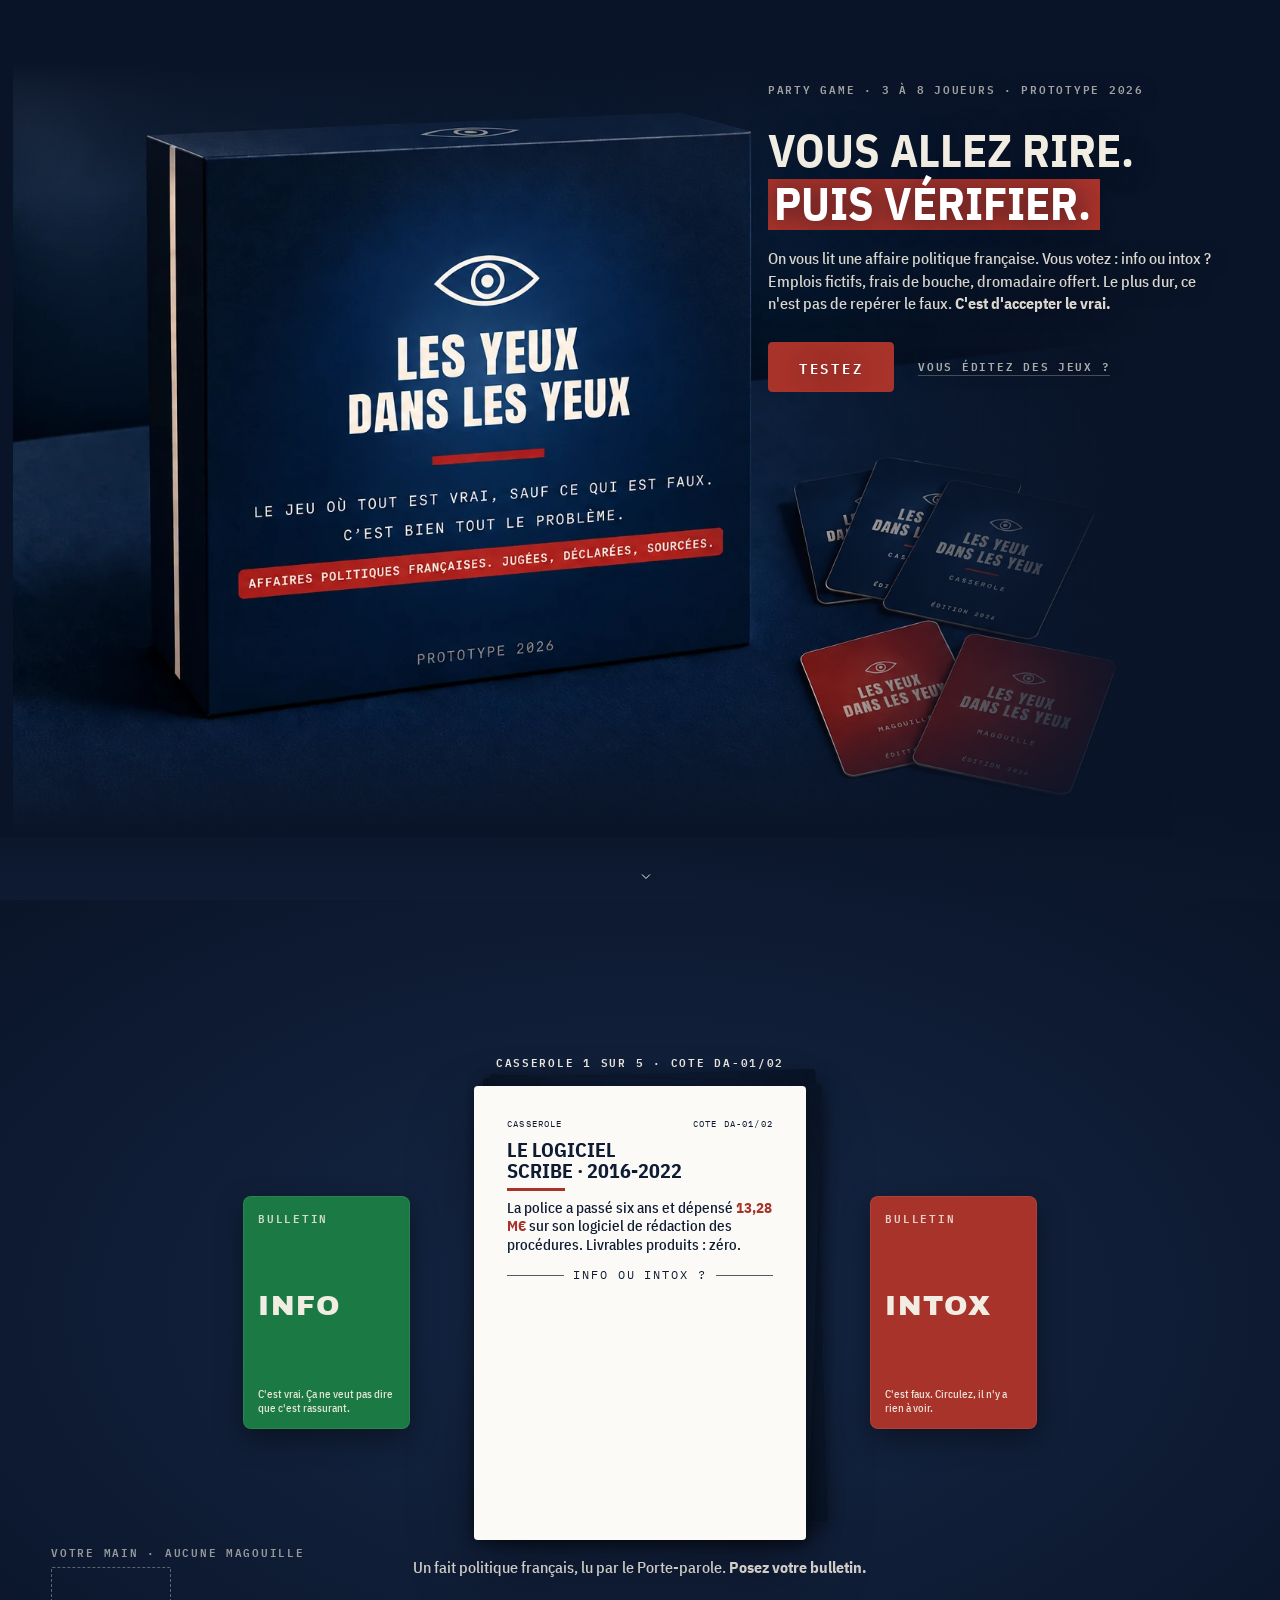
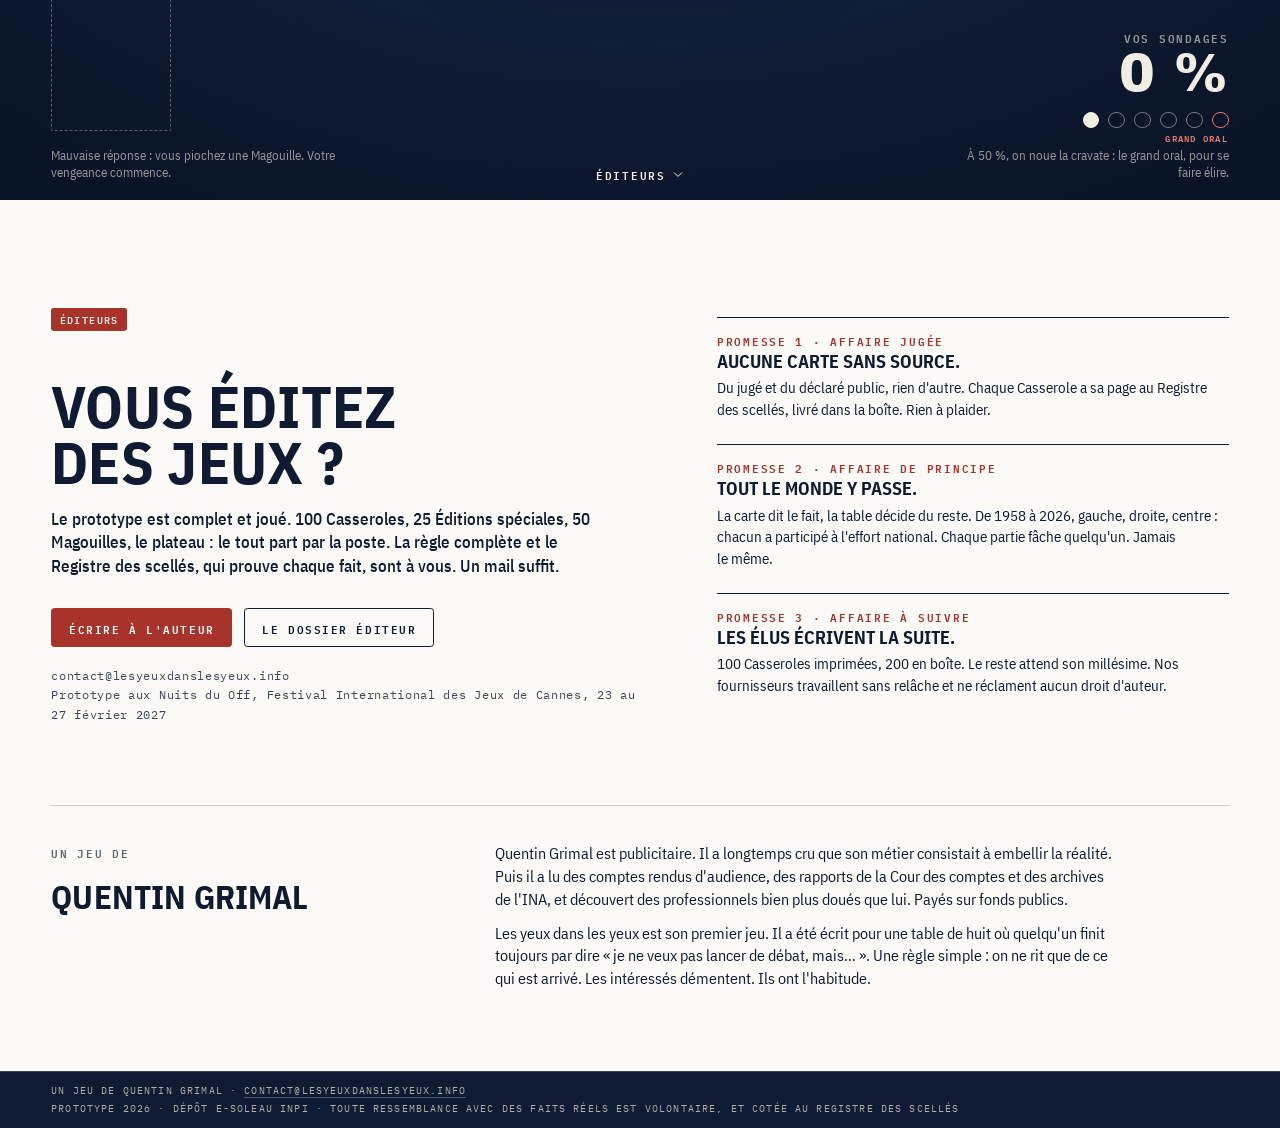
==== commit 7e8ee450: "Promesse 2 : espace insécable avant le deux-points Co-Authored-By: Claude Fable 5.1 <noreply@anthrop" ====
--- a/index.html
+++ b/index.html
@@ -117,7 +117,7 @@
     </div>
     <div class="raisons">
       <div class="r"><span class="k kick">Promesse 1 · Affaire jugée</span><h3>Aucune carte sans source.</h3><p>Du jugé et du déclaré public, rien d'autre. Chaque Casserole a sa page au Registre des scellés, livré dans la boîte. Rien à plaider.</p></div>
-      <div class="r"><span class="k kick">Promesse 2 · Affaire de principe</span><h3>Tout le monde y passe.</h3><p>La carte dit le fait, la table décide du reste. De 1958 à 2026, gauche, droite, centre : chacun a participé à l'effort national. Chaque partie fâche quelqu'un. Jamais le même.</p></div>
+      <div class="r"><span class="k kick">Promesse 2 · Affaire de principe</span><h3>Tout le monde y passe.</h3><p>La carte dit le fait, la table décide du reste. De 1958 à 2026, gauche, droite, centre&nbsp;: chacun a participé à l'effort national. Chaque partie fâche quelqu'un. Jamais le même.</p></div>
       <div class="r"><span class="k kick">Promesse 3 · Affaire à suivre</span><h3>Les élus écrivent la suite.</h3><p>100 Casseroles imprimées, 200 en boîte. Le reste attend son millésime. Nos fournisseurs travaillent sans relâche et ne réclament aucun droit d'auteur.</p></div>
     </div>
   </div>
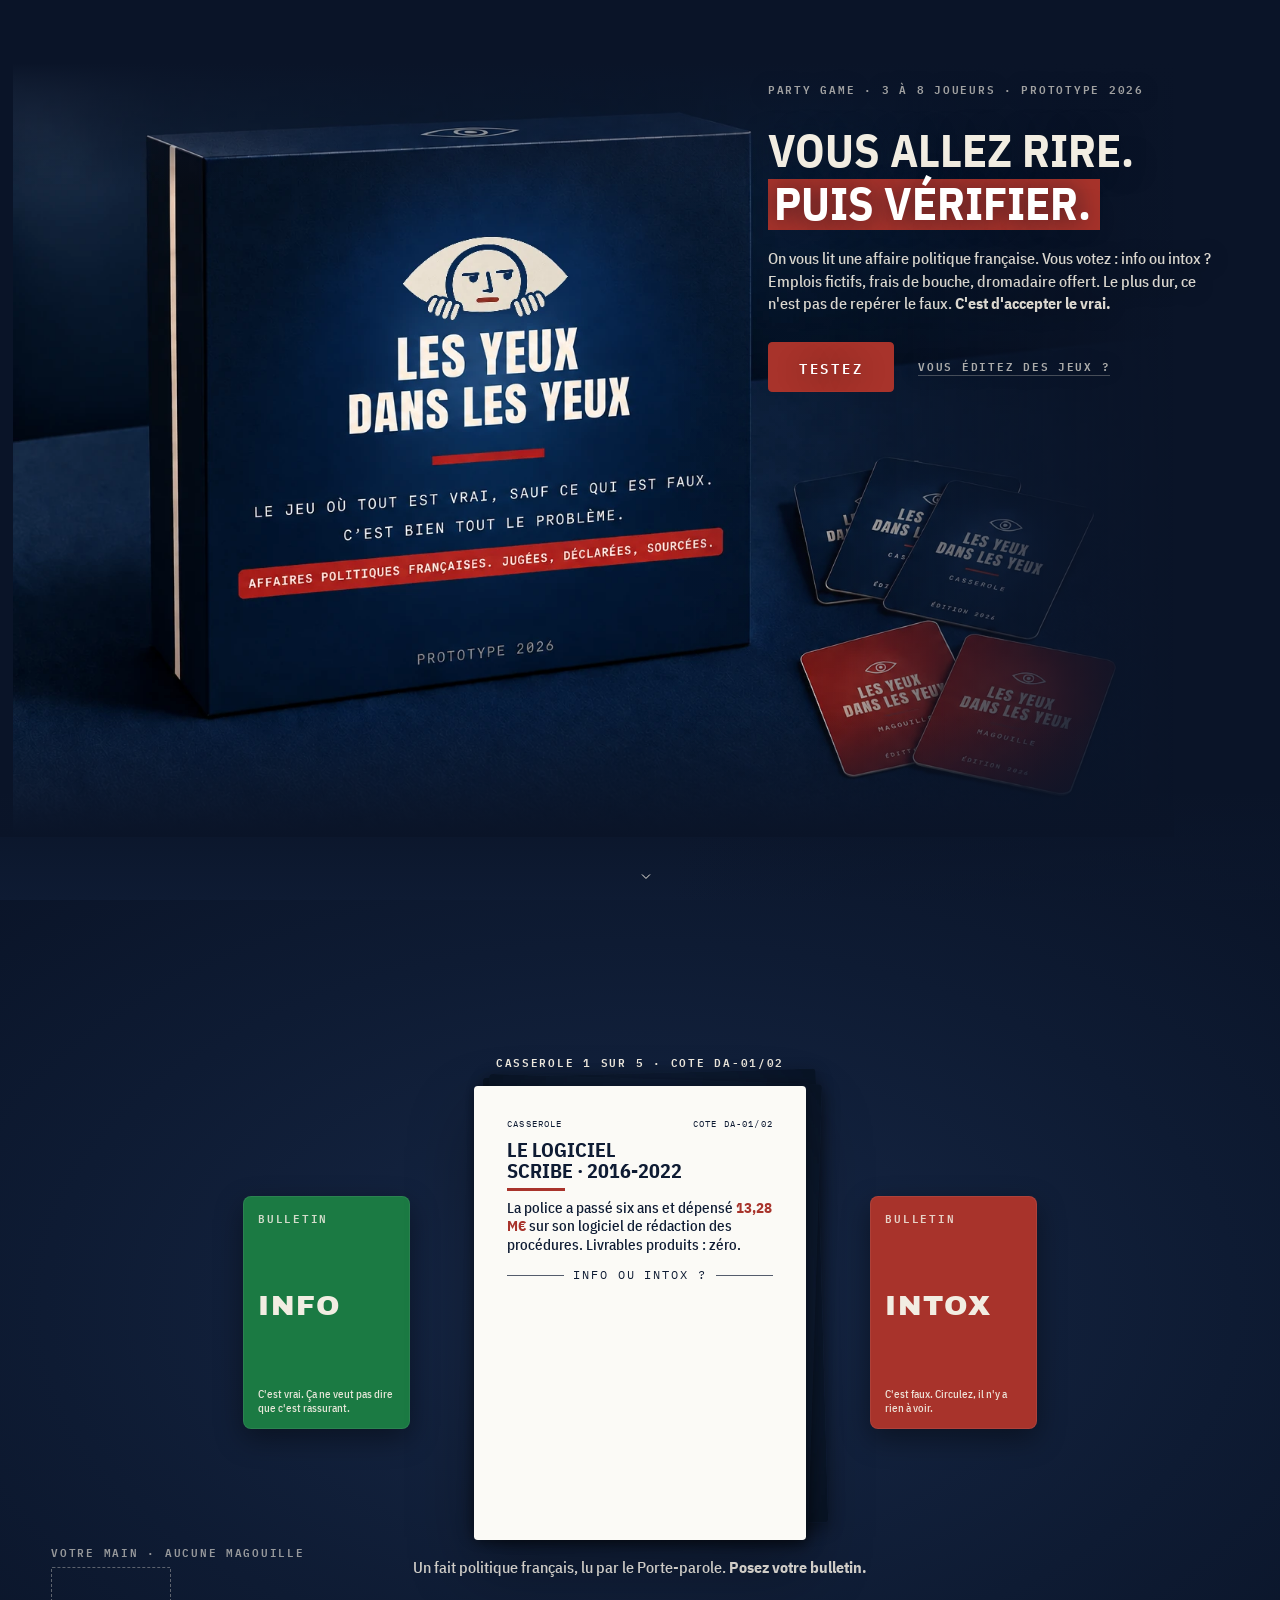
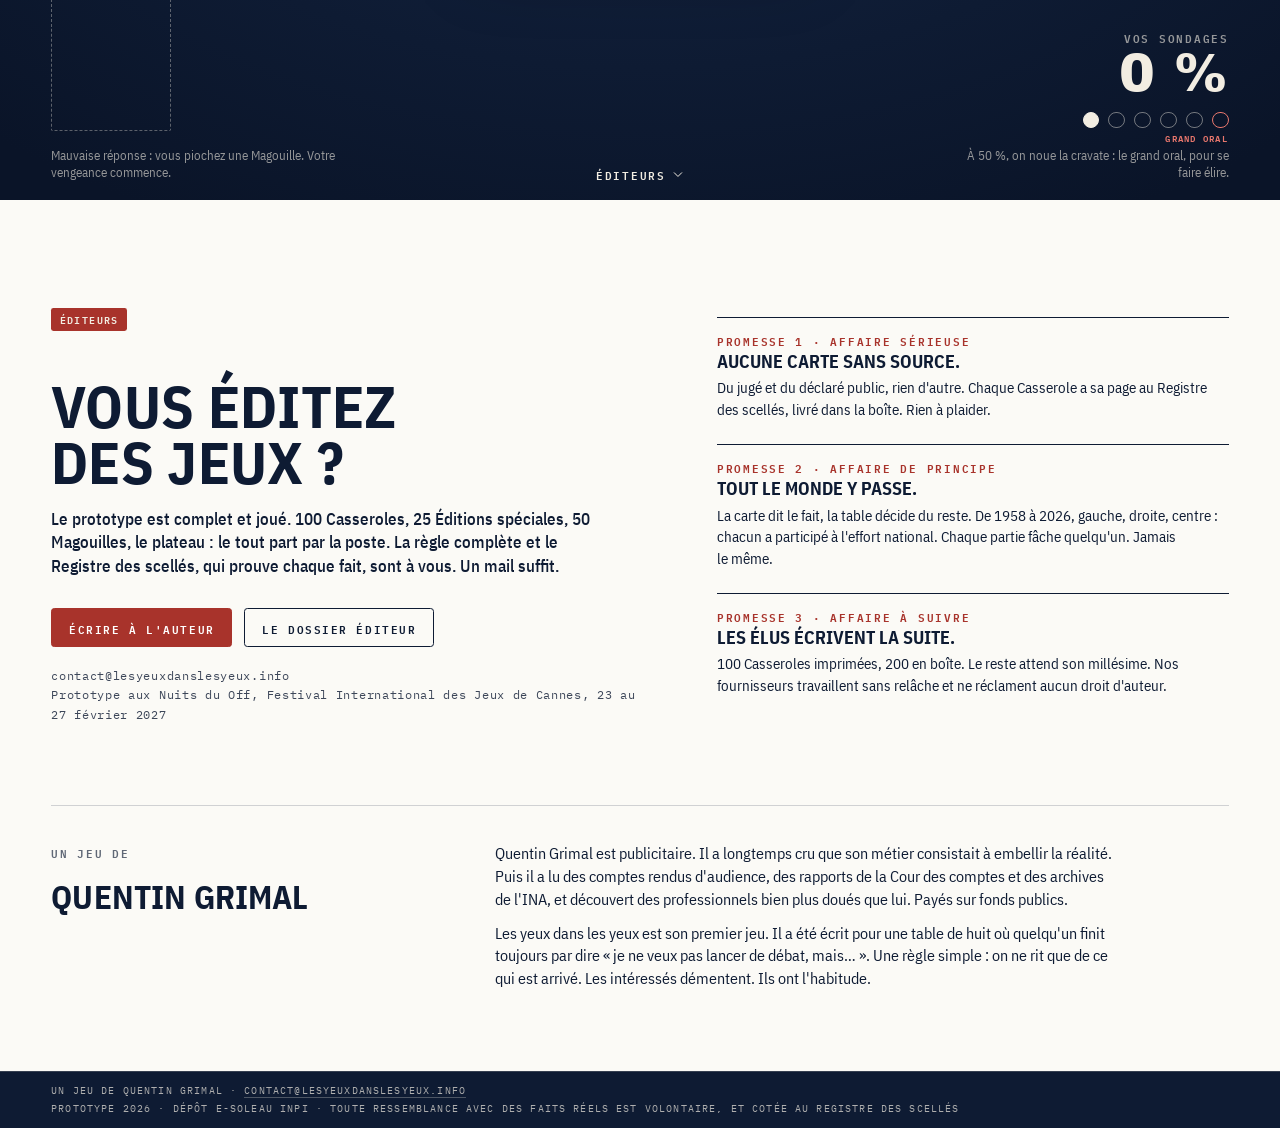
==== commit 6ddb2eb1: "Promesse 1 : Affaire sérieuse Co-Authored-By: Claude Fable 5.1 <noreply@anthropic.com>" ====
--- a/index.html
+++ b/index.html
@@ -72,7 +72,7 @@
 
   <!-- Le bilan prend la place du jeu -->
   <div class="bilan" id="bilan" aria-hidden="true">
-    <h1 class="promesse">Vous avez douté.<br><span class="faux">Eux, jamais.</span></h1>
+    <img class="planque" src="assets/planque.webp" alt=""><h1 class="promesse">Vous avez douté.<br><span class="faux">Eux, jamais.</span></h1>
     <p class="final"><span class="k kick">Vos sondages</span><span class="n" id="final-pct">30 %</span></p>
     <p class="phrase" id="phrase"></p>
     <p class="reste">Il en reste quatre-vingt-quinze dans la boîte. Chacune est vraie, ou déformée. Chacune est cotée au Registre des scellés.</p>
@@ -116,7 +116,7 @@
       <p class="mail">contact@lesyeuxdanslesyeux.info<br>Prototype aux Nuits du Off, Festival International des Jeux de Cannes, 23 au 27 février 2027</p>
     </div>
     <div class="raisons">
-      <div class="r"><span class="k kick">Promesse 1 · Affaire jugée</span><h3>Aucune carte sans source.</h3><p>Du jugé et du déclaré public, rien d'autre. Chaque Casserole a sa page au Registre des scellés, livré dans la boîte. Rien à plaider.</p></div>
+      <div class="r"><span class="k kick">Promesse 1 · Affaire sérieuse</span><h3>Aucune carte sans source.</h3><p>Du jugé et du déclaré public, rien d'autre. Chaque Casserole a sa page au Registre des scellés, livré dans la boîte. Rien à plaider.</p></div>
       <div class="r"><span class="k kick">Promesse 2 · Affaire de principe</span><h3>Tout le monde y passe.</h3><p>La carte dit le fait, la table décide du reste. De 1958 à 2026, gauche, droite, centre&nbsp;: chacun a participé à l'effort national. Chaque partie fâche quelqu'un. Jamais le même.</p></div>
       <div class="r"><span class="k kick">Promesse 3 · Affaire à suivre</span><h3>Les élus écrivent la suite.</h3><p>100 Casseroles imprimées, 200 en boîte. Le reste attend son millésime. Nos fournisseurs travaillent sans relâche et ne réclament aucun droit d'auteur.</p></div>
     </div>
--- a/style.css
+++ b/style.css
@@ -224,6 +224,7 @@
 .bilan{position:relative;z-index:6;flex:1;display:flex;flex-direction:column;align-items:center;justify-content:center;text-align:center;width:min(1040px,76vw);margin:0 auto;opacity:0;transform:translateY(10px);pointer-events:none;transition:opacity .9s ease .35s,transform .9s var(--ease) .35s;}
 body:not(.fin) .bilan{position:absolute;inset:0;}
 body.fin .bilan{opacity:1;transform:none;pointer-events:auto;}
+.bilan .planque{width:clamp(150px,13vw,210px);margin:0 auto clamp(14px,2.4vh,26px);}
 .bilan .promesse{font-weight:700;text-transform:uppercase;line-height:.94;font-size:clamp(44px,6.4vw,100px);text-wrap:balance;}
 .bilan .promesse .faux{color:#e8776d;}
 .bilan .promesse .pb{display:block;margin-top:.35em;font-size:.4em;line-height:1.05;font-weight:600;text-transform:none;letter-spacing:0;opacity:.95;}
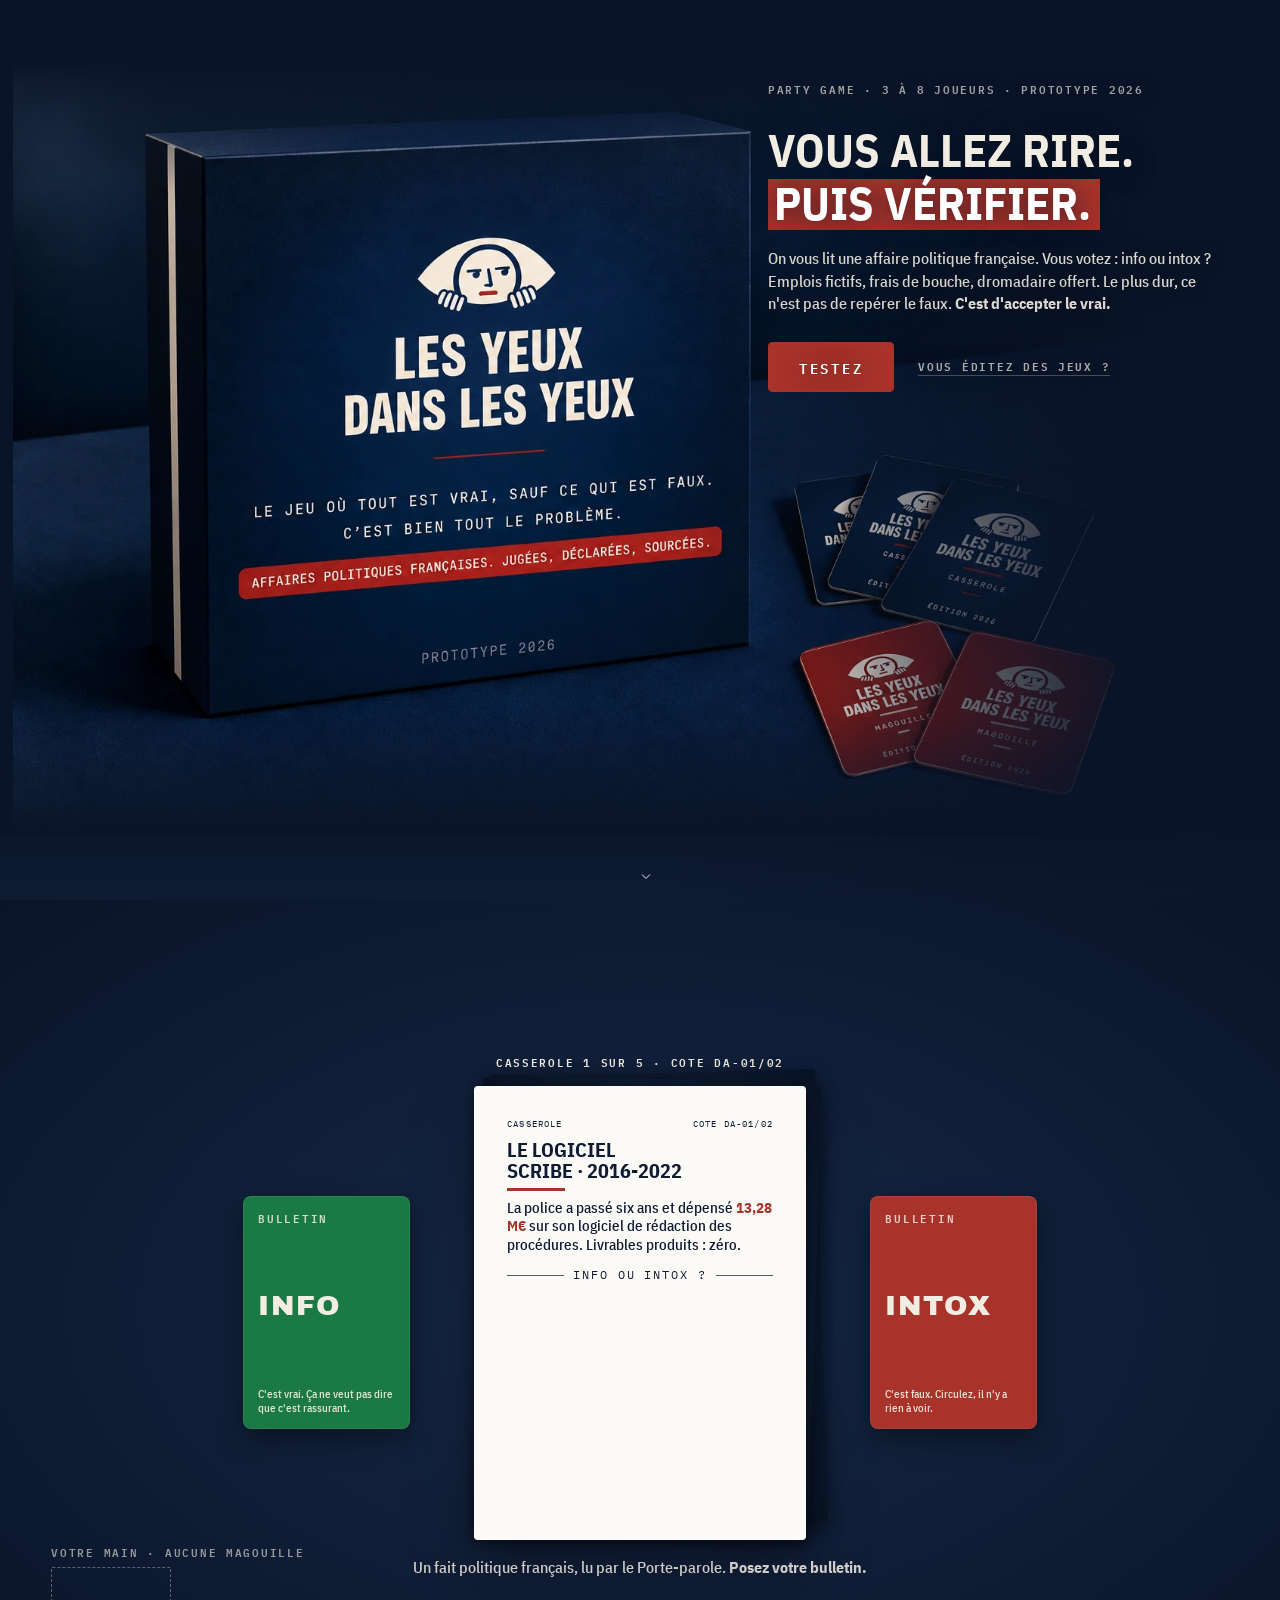
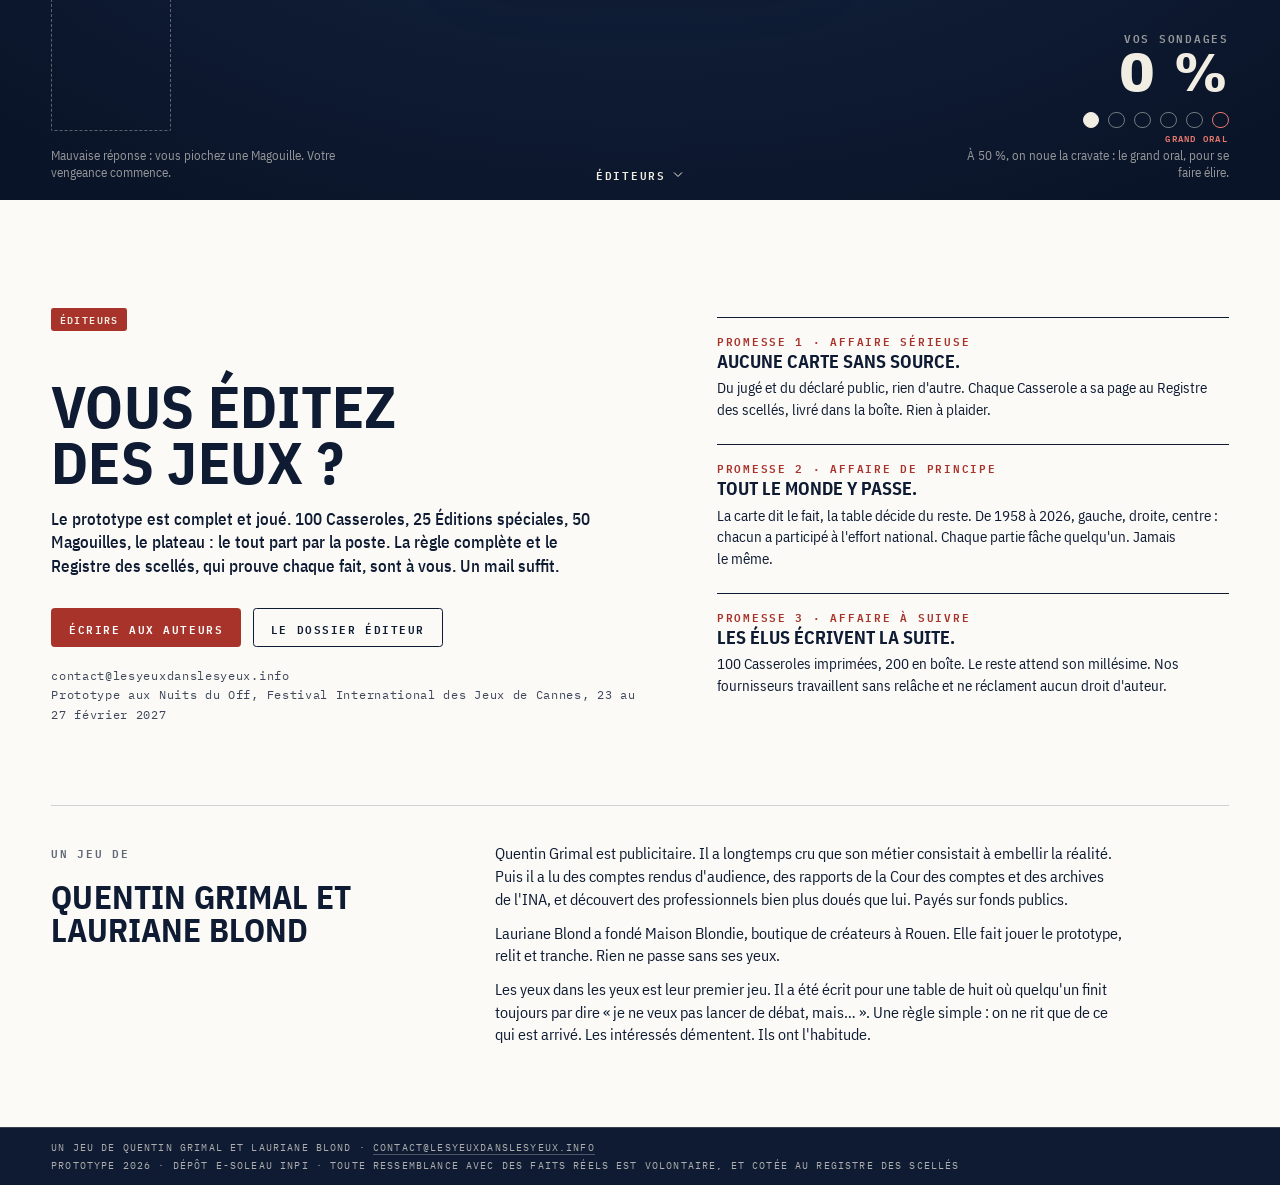
==== commit dfc4d32a: "Lauriane Blond co-autrice : mention sur l'accueil, la page éditeurs, le mobile, le sell sheet et la " ====
--- a/index.html
+++ b/index.html
@@ -78,7 +78,7 @@
     <p class="reste">Il en reste quatre-vingt-quinze dans la boîte. Chacune est vraie, ou déformée. Chacune est cotée au Registre des scellés.</p>
     <div class="actions">
       <a class="btn plein" href="#editeurs">Vous éditez des jeux ?</a>
-      <a class="btn" href="mailto:contact@lesyeuxdanslesyeux.info?subject=Proposition%20de%20jeu%20%C2%B7%20Les%20yeux%20dans%20les%20yeux">Écrire à l'auteur</a>
+      <a class="btn" href="mailto:contact@lesyeuxdanslesyeux.info?subject=Proposition%20de%20jeu%20%C2%B7%20Les%20yeux%20dans%20les%20yeux">Écrire aux auteurs</a>
     </div>
   </div>
 
@@ -110,7 +110,7 @@
       <h2>Vous éditez des jeux ?</h2>
       <p class="lede">Le prototype est complet et joué. 100 Casseroles, 25 Éditions spéciales, 50 Magouilles, le plateau : le tout part par la poste. La règle complète et le Registre des scellés, qui prouve chaque fait, sont à vous. Un mail suffit.</p>
       <div class="actions">
-        <a class="btn plein" href="mailto:contact@lesyeuxdanslesyeux.info?subject=Proposition%20de%20jeu%20%C2%B7%20Les%20yeux%20dans%20les%20yeux">Écrire à l'auteur</a>
+        <a class="btn plein" href="mailto:contact@lesyeuxdanslesyeux.info?subject=Proposition%20de%20jeu%20%C2%B7%20Les%20yeux%20dans%20les%20yeux">Écrire aux auteurs</a>
         <a class="btn" href="editeurs.html">Le dossier éditeur</a>
       </div>
       <p class="mail">contact@lesyeuxdanslesyeux.info<br>Prototype aux Nuits du Off, Festival International des Jeux de Cannes, 23 au 27 février 2027</p>
@@ -123,16 +123,17 @@
   </div>
 
   <div class="col auteur">
-    <div><span class="kick">Un jeu de</span><h2 class="nom">Quentin Grimal</h2></div>
+    <div><span class="kick">Un jeu de</span><h2 class="nom">Quentin Grimal et Lauriane Blond</h2></div>
     <div>
       <p>Quentin Grimal est publicitaire. Il a longtemps cru que son métier consistait à embellir la réalité. Puis il a lu des comptes rendus d'audience, des rapports de la Cour des comptes et des archives de l'INA, et découvert des professionnels bien plus doués que lui. Payés sur fonds publics.</p>
-      <p>Les yeux dans les yeux est son premier jeu. Il a été écrit pour une table de huit où quelqu'un finit toujours par dire « je ne veux pas lancer de débat, mais… ». Une règle simple : on ne rit que de ce qui est arrivé. Les intéressés démentent. Ils ont l'habitude.</p>
+      <p>Lauriane Blond a fondé Maison Blondie, boutique de créateurs à Rouen. Elle fait jouer le prototype, relit et tranche. Rien ne passe sans ses yeux.</p>
+      <p>Les yeux dans les yeux est leur premier jeu. Il a été écrit pour une table de huit où quelqu'un finit toujours par dire « je ne veux pas lancer de débat, mais… ». Une règle simple : on ne rit que de ce qui est arrivé. Les intéressés démentent. Ils ont l'habitude.</p>
     </div>
   </div>
 </section>
 
 <footer class="nuit">
-  <span>Un jeu de Quentin Grimal · <a href="mailto:contact@lesyeuxdanslesyeux.info">contact@lesyeuxdanslesyeux.info</a></span>
+  <span>Un jeu de Quentin Grimal et Lauriane Blond · <a href="mailto:contact@lesyeuxdanslesyeux.info">contact@lesyeuxdanslesyeux.info</a></span>
   <span>Prototype 2026 · Dépôt e-Soleau INPI · Toute ressemblance avec des faits réels est volontaire, et cotée au Registre des scellés</span>
 </footer>
 
